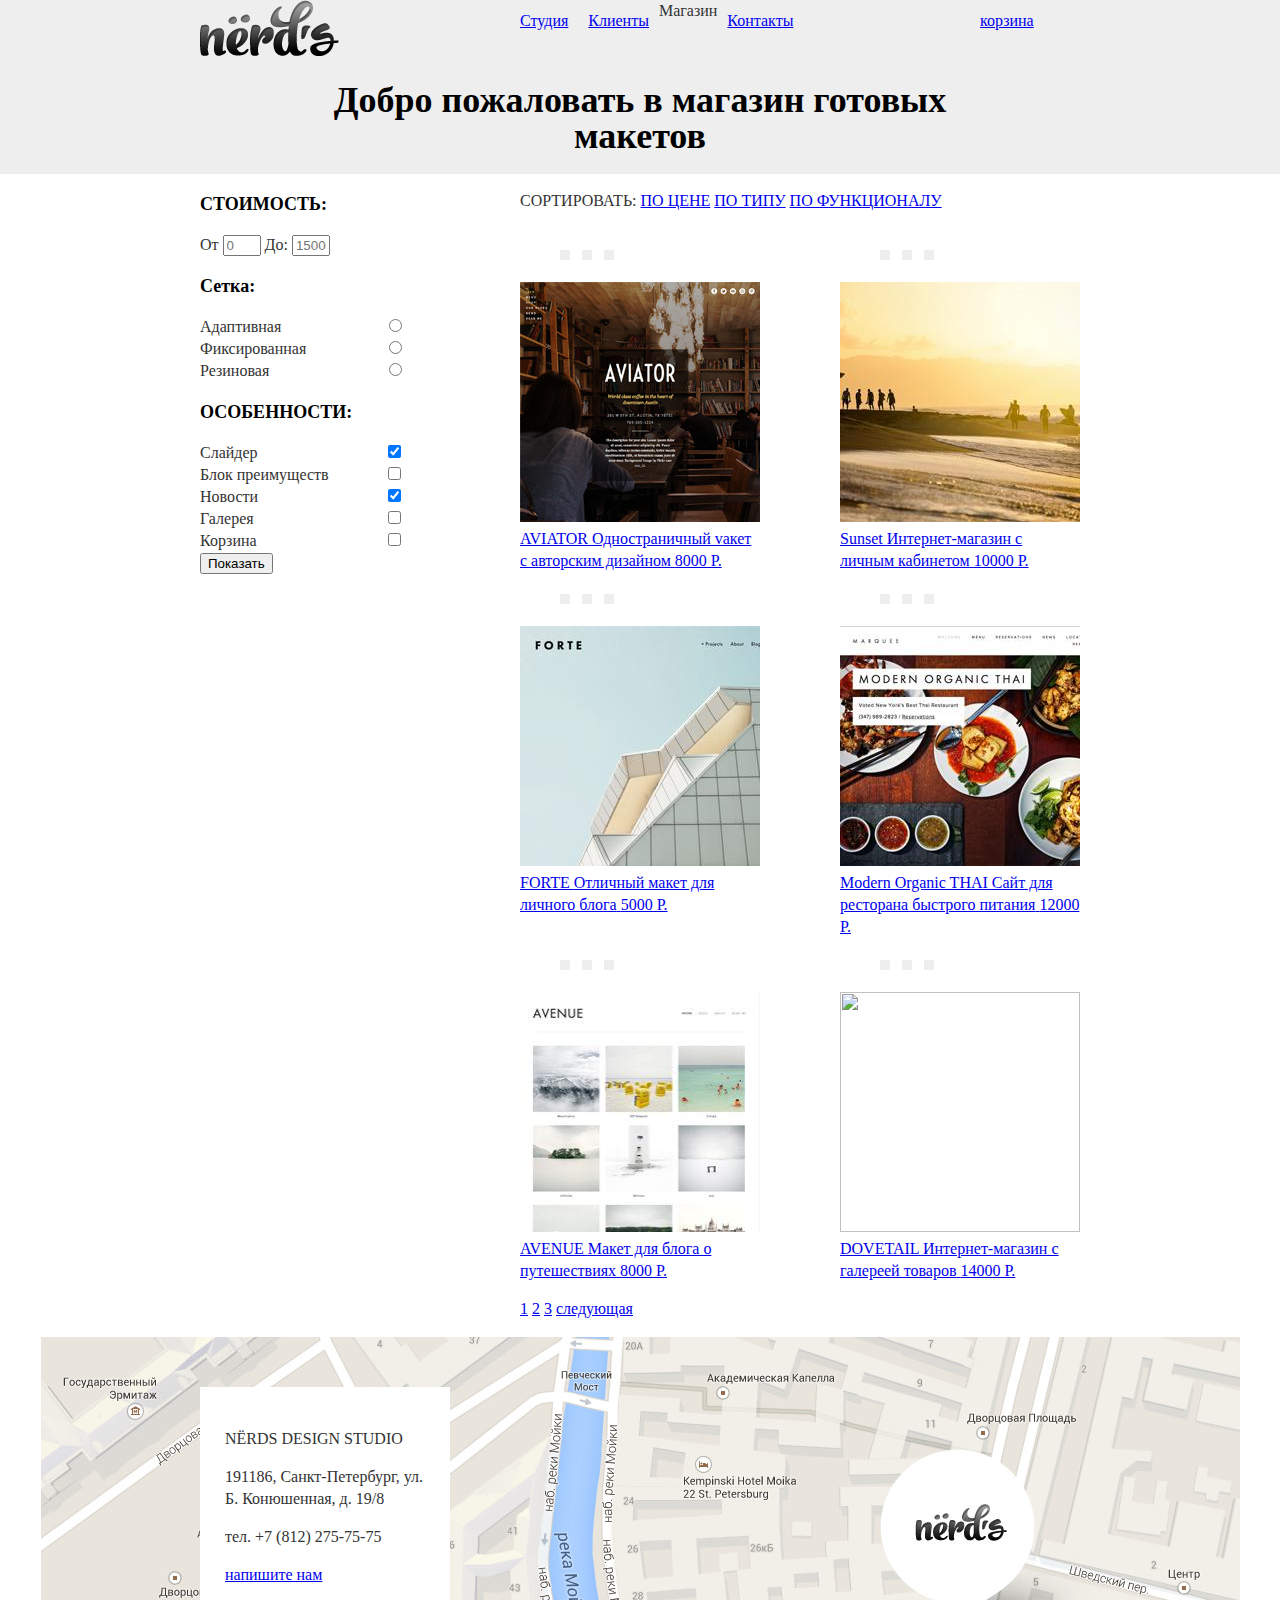
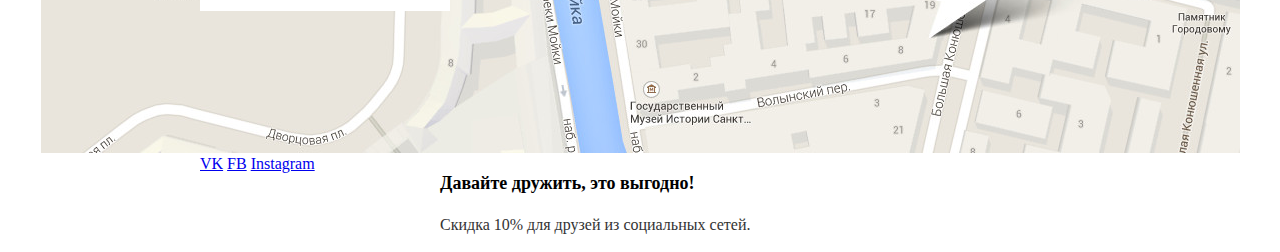
==== catalog.html @ ca6add88 "Сетки" ====
<!DOCTYPE html>
<html lang="ru">
	<head>
		<link href="css/style.css" rel="stylesheet">
		<meta charset="utf-8">
		<title>Нёрдс каталог</title>
	</head>
	<body>
		<header class="main-header">
			<div class="container clearfix">
				<div class="logo">
					<img src="img/logo.png" width="139" height="56" alt="логотип">
				</div>
				<nav class="main-navigation">
					<ul>
						<li>
							<a href="#">Студия</a>
						</li>
						<li>
							<a href="#">Клиенты</a>
						</li>
						<li class="active">
							<span>Магазин</span>
						</li>
						<li>
							<a href="#">Контакты</a>
						</li>
					</ul>
				</nav>
				<div class="user-block">
					<a class="basket" href="#">корзина</a>
				</div>
			</div>
		</header>
		<div class="banner-block">
			<div class="container">
				<h1>Добро пожаловать в магазин готовых макетов</h1>
			</div>
		</div>
		<main class="container clearfix">
			<div class="catalog-filter">
				<form action="" method="get">
						<h2>СТОИМОСТЬ:</h2>
						<!--
						Не знаю как делать ползунок c двумя пилюпками, наверное это не HTML'ем делают? 
						-->
						<label class="filter-label filter-slider-label" for='price1'>От</label>
						<input class="filter-input filter-slider-input" type="text" name="price1" id="price1" placeholder="0" >
						<label class="filter-label filter-slider-label" for='price2'>До:</label>
						<input class="filter-input filter-slider-input" type="text" name="price2" id="price2" placeholder="15000">
						<h2>Сетка:</h2>
						<label class="filter-label" for="gridadaptive">Адаптивная</label>
						<input class="filter-input filter-radio-input" id="gridadaptive" type="radio" value="Адаптивная" name="product-type">
						<label class="filter-label" for="gridfix">Фиксированная</label>
						<input class="filter-input filter-radio-input" id="gridfix" type="radio" value="Фиксированная" name="product-type">
						<label class="filter-label" for="gridflex">Резиновая</label>
						<input class="filter-input filter-radio-input" id="gridflex" type="radio" value="Резиновая" name="product-type">
						<h2>ОСОБЕННОСТИ:</h2>
						<label class="filter-label" for="slider">Слайдер</label>
						<input class="filter-input filter-checkbox-input" id="slider" type="checkbox" value="Слайдер" name="speciality" checked>
						<label class="filter-label" for="privileges">Блок преимуществ</label>
						<input class="filter-input filter-checkbox-input" id="privileges" type="checkbox" value="Блок преимуществ" name="speciality" >
						<label class="filter-label" for="news">Новости</label>
						<input class="filter-input filter-checkbox-input" id="news" type="checkbox" value="Новости" name="speciality" checked>
						<label class="filter-label" for="gallery">Галерея</label>
						<input class="filter-input filter-checkbox-input" id="gallery" type="checkbox" value="Галерея" name="speciality" >
						<label class="filter-label" for="basket">Корзина</label>
						<input class="filter-input" id="basket" type="checkbox" value="Корзина" name="speciality" >
						<button class="show-item" type="submit">Показать</button>
				</form>
			</div>
			<div class="catalog">
				<div class="sort-item">
					<p>СОРТИРОВАТЬ:</p>
					<ul>
						<li>
							<a href="#">ПО ЦЕНЕ</a>
						</li>
						<li>
							<a href="#">ПО ТИПУ</a>
						</li>
						<li>
							<a href="#">ПО ФУНКЦИОНАЛУ</a>
						</li>
					</ul>
					<a class="up" href="#"></a>
					<a class="down" href="#"></a>
				</div>
				<div class="item-list clearfix">
					<div class="item">
						<ul class="mini-pagination">
							<li></li>
							<li></li>
							<li></li>
						</ul>
						<a href="#">
							<img src="img/catalog_item_1.jpg" height="240" width="240">
						</a>
						<div class="item-fullinfo">
							<a href="#" class="item-name">AVIATOR 
							<span class="item-info">Одностраничный vакет с авторским дизайном</span>
							</a>
							<a class="cost-item" href="#">8000 Р.</a>
						</div>
					</div>
					<div class="item">
						<ul class="mini-pagination">
							<li></li>
							<li></li>
							<li></li>
						</ul>
						<a href="#">
							<img src="img/catalog_item_2.jpg" height="240" width="240">
						</a>
						<div class="item-fullinfo">
							<a href="#" class="item-name">Sunset 
							<span class="item-info">Интернет-магазин с личным кабинетом</span>
							</a>
							<a class="cost-item" href="#">10000 Р.</a>
						</div>
					</div>
					<div class="item">
						<ul class="mini-pagination">
							<li></li>
							<li></li>
							<li></li>
						</ul>
						<a href="#">
							<img src="img/catalog_item_3.jpg" height="240" width="240">
						</a>
						<div class="item-fullinfo">
							<a href="#" class="item-name">FORTE 
							<span class="item-info">Отличный макет для личного блога</span>
							</a>
							<a class="cost-item" href="#">5000 Р.</a>
						</div>
					</div>
					<div class="item">
						<ul class="mini-pagination">
							<li></li>
							<li></li>
							<li></li>
						</ul>
						<a href="#">
							<img src="img/catalog_item_4.jpg" height="240" width="240">
						</a>
						<div class="item-fullinfo">
							<a href="#" class="item-name">Modern Organic THAI
							<span class="item-info">Сайт для ресторана быстрого питания</span>
							</a>
							<a class="cost-item" href="#">12000 Р.</a>
						</div>
					</div>
					<div class="item">
						<ul class="mini-pagination">
							<li></li>
							<li></li>
							<li></li>
						</ul>
						<a href="#">
							<img src="img/catalog_item_5.jpg" height="240" width="240">
						</a>
						<div class="item-fullinfo">
							<a href="#" class="item-name">AVENUE 
							<span class="item-info">Макет для блога о путешествиях</span>
							</a>
							<a class="cost-item" href="#">8000 Р.</a>
						</div>
					</div>
					<div class="item">
						<ul class="mini-pagination">
							<li></li>
							<li></li>
							<li></li>
						</ul>
						<a href="#">
							<img src="img/catalog_item_6.jpg" height="240" width="240">
						</a>
						<div class="item-fullinfo">
							<a href="#" class="item-name">DOVETAIL 
							<span class="item-info">Интернет-магазин с галереей товаров</span>
							</a>
							<a class="cost-item" href="#">14000 Р.</a>
						</div>
					</div>
				</div>
				<ul class="pagination">
					<li class="active">
						<a href="#">1</a>
					</li>
					<li >
						<a href="#">2</a>
					</li>
					<li>
						<a href="#">3</a>
					</li>
					<li>
						<a href="#">следующая</a>
					</li>
				</ul>
			</div>
		</main>
		<div class="maps">
			<div class="container">
				<div class="maps-info">
					<p>NЁRDS DESIGN STUDIO</p>
					<p>191186, Санкт-Петербург, ул. Б. Конюшенная, д. 19/8</p>
					<p>тел. +7 (812) 275-75-75</p>
					<a href="#" class="feedback">напишите нам</a>
				</div>
			</div>
		</div>
		<div class="feedback-form">
			<form action="" class="write-us" method="post">
				<label for="username">Ваше имя:</label>
				<input id="username" type="text" name="name" value="" placeholder="Представьтесь, пожалуйста">
				<label for="useremail">Ваш e-mail:</label>
				<input id="useremail" type="text" name="email" value="" placeholder="Для отправки ответа">
				<label for="usermessage">Текст письма:</label>
				<input id="usermessage" type="text" name="message" value="" placeholder="В свободной форме">
				<button class="btn" type="submit">Отправить</button>
			</form>
			<button class="btn-сlose">Закрыть</button>
		</div>

		<footer class="main-footer container clearfix">
			<div class="footer-social">
				<a class="social-btn social-btn-vk" href="http://vk.com">VK</a>
				<a class="social-btn social-btn-fb" href="http://facebook.com">FB</a>
				<a class="social-btn social-btn-inst" href="http://instagram.com">Instagram</a>
			</div>
			<div class="saleN">
				<h2>Давайте дружить, это выгодно!</h2>
				<p>Скидка 10% для друзей из социальных сетей.</p>
			</div>
		</footer>
	</body>
</html>
---- css/style.css ----
/* {
	outline: #ccc solid 1px;
}*/

body {
	padding: 0px;
	margin: 0px;
	font-size: 16px;
	font-weight: medium;
	line-height: 22px;
	color: #333333;
	font-family: "Roboto Medium";
}

h1 {
	font-size: 36px;
	line-height: 36px;
	color: #000000;
}

h2 {
	font-size: 18px;
	line-height: 30px;
	color: #000000;
}

.clearfix::after {
	display: block;
	content: '';
	clear: both;
	height: 0px;
}

.container {
	width: 880px;
	margin: 0 auto;
	padding: 0px 10px;
}

.main-header {
	background: #eee;
}

.logo {
	float: left;
	width: 310px;
}

.main-navigation {
	float: left;
	width: 460px;
}
.main-navigation ul {
	margin: 0px;
	padding: 0px;
}
.main-navigation ul li {
	float: left;
	list-style: none;
}
.main-navigation ul li a {
	display: block;
	padding: 10px;
}
.user-block {
	float: left;
	width: 110px;
}
.user-block a {
	display: block;
	padding: 10px;
}

.banner-block {
	background: #eee;
}

.banner-block h1 {
	text-align: center;
	width: 700px;
	margin: 0px auto;
	padding: 20px 0px;
}

.banner {
	min-height: 300px;
}

.banner-one {
	background: url(../img/banner1.png) no-repeat center right;
}
.banner-two {
	background: url(../img/banner2.png) no-repeat center right;;
}
.banner-three {
	background: url(../img/banner3.png) no-repeat center right;;
}

.banner p {
	margin: 0px;
	width: 470px;
	line-height: 22px;
}
.banner .speech {
	padding-top: 65px;
	padding-bottom: 25px;
	font-size: 36px;
	line-height: 36px;
}
.banner .read-more {
	display: inline-block;
	background: #fb565a;
	width: 240px;
	height: 30px;
	margin-top: 25px;
	padding-top: 10px;

	color: white;
	text-align: center;
	text-decoration: none;
}

.servises {
	padding-top: 80px;
	padding-bottom: 80px;
}

.servises-item {
	float: left;
	width: 240px;
	margin-right: 80px;
}
.servises-item:nth-child(3n) {
	margin-right: 0px;
}

.servises-item .order-item {
	display: inline-block;
	background: #fb565a;
	width: 140px;
	height: 30px;
	margin-top: 25px;
	padding-top: 10px;

	color: white;
	text-align: center;
	text-decoration: none;
}

.about {
	width: 100%;
	padding-top: 60px;
	padding-bottom: 60px;
}
.about-us {
	float: left;
	width: 600px
}

.about-how {
	float: right;
}

.sponsorship {
	padding-top: 40px;
	padding-bottom: 40px;
}
.sponsorship a {
	display: block;
	float: left;
	width: 240px;
	margin-right: 80px;
}
.sponsorship a:nth-child(3n) {
	margin-right: 0px;
}

.catalog-filter {
	width: 240px;
	float: left;
}

.catalog-filter .filter-label {
	display: inline-block;
	width: 180px;
}
.catalog-filter .filter-slider-label {
	width: auto;
}
.catalog-filter .filter-slider-input {
	width: 30px;
}

.catalog {
	float: right;
	width: 560px;
}

.sort-item p {
	display: inline-block;
}
.sort-item ul {
	padding: 0px;
	display: inline-block;
}
.sort-item ul li {
	display: inline-block;
}
.sort-item a {
	display: inline-block;
}

.item-list {

}

.item {
	width: 240px;
	margin-right: 80px;
	float: left;
}


.item:nth-child(2n)
{
	margin-right: 0px;
}

.mini-pagination li {
	display: inline-block;
	width: 10px;
	height: 10px;
	margin-right: 8px;
	list-style: none;
	background: #eee;
}

.pagination {
	padding: 0px;
}
.pagination li {
	display: inline-block;
}

.maps {
	position: relative;
	height: 416px;
	background: url(../img/map.jpg) center top no-repeat;
	border-top: 1px solid white;
}
.maps-info {
	width: 200px;
	margin-top: 50px;
	padding: 25px;
	background: white;
}

.feedback-form {
	display: none;
}


.footer-social {
	float: left;
	width: 240px;
}

.saleN {
	float: left;
	width: 640px;
}
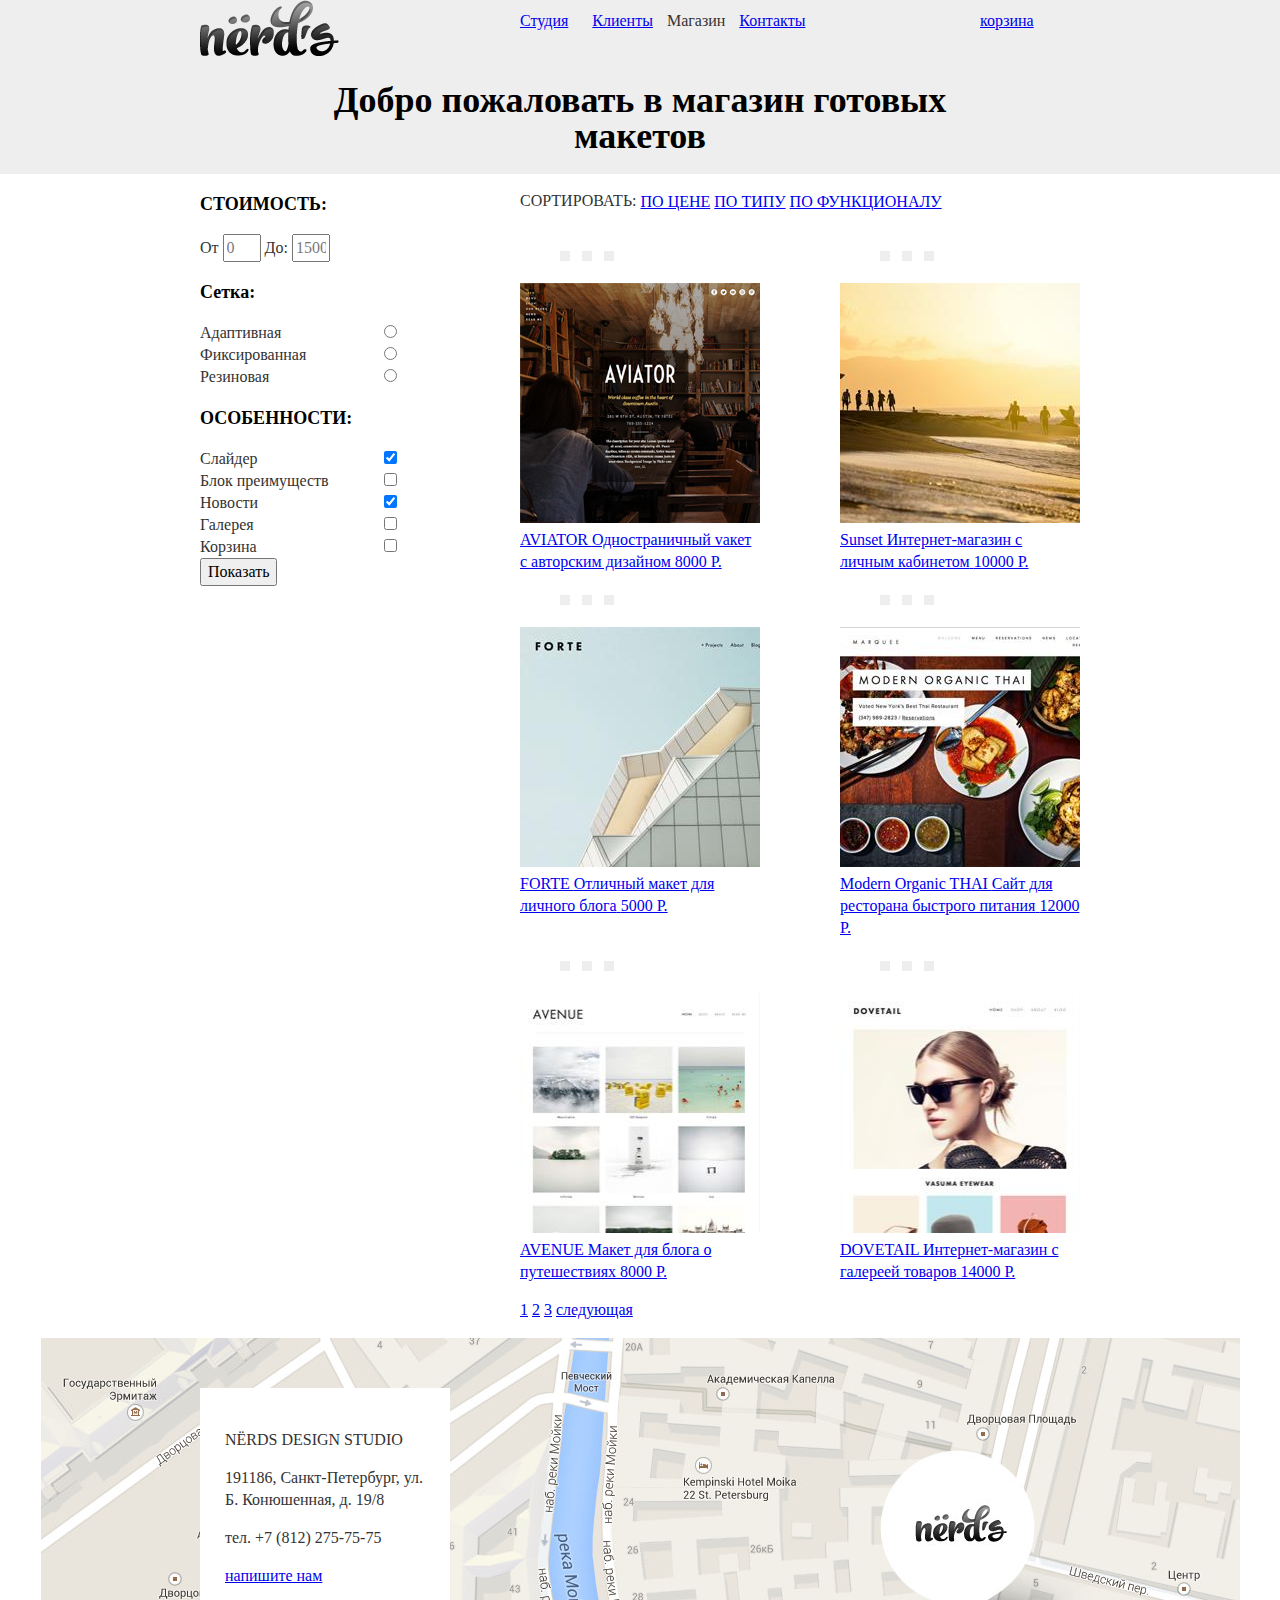
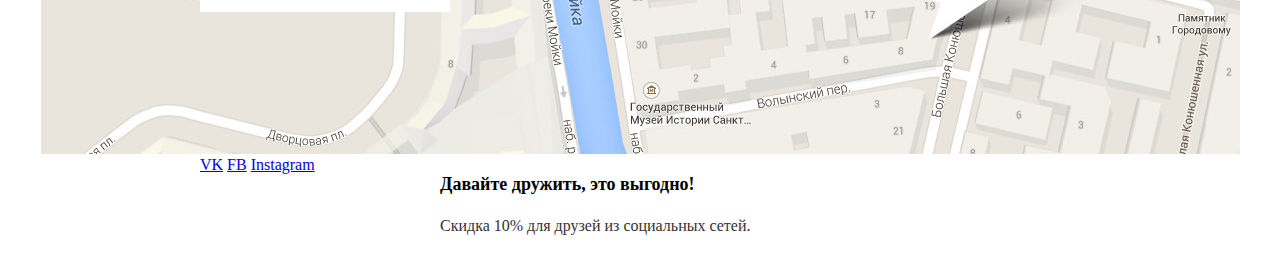
==== commit 5575bcbc: "исправления по памяти" ====
--- a/catalog.html
+++ b/catalog.html
@@ -1,11 +1,13 @@
 <!DOCTYPE html>
 <html lang="ru">
 	<head>
+		<link href="css/normalize.css" rel="stylesheet">
 		<link href="css/style.css" rel="stylesheet">
 		<meta charset="utf-8">
 		<title>Нёрдс каталог</title>
 	</head>
 	<body>
+
 		<header class="main-header">
 			<div class="container clearfix">
 				<div class="logo">
@@ -30,13 +32,12 @@
 				<div class="user-block">
 					<a class="basket" href="#">корзина</a>
 				</div>
+				<div class="banner-block">
+					<h1>Добро пожаловать в магазин готовых макетов</h1>
+				</div>
 			</div>
 		</header>
-		<div class="banner-block">
-			<div class="container">
-				<h1>Добро пожаловать в магазин готовых макетов</h1>
-			</div>
-		</div>
+
 		<main class="container clearfix">
 			<div class="catalog-filter">
 				<form action="" method="get">
@@ -229,7 +230,7 @@
 				<a class="social-btn social-btn-fb" href="http://facebook.com">FB</a>
 				<a class="social-btn social-btn-inst" href="http://instagram.com">Instagram</a>
 			</div>
-			<div class="saleN">
+			<div class="sale">
 				<h2>Давайте дружить, это выгодно!</h2>
 				<p>Скидка 10% для друзей из социальных сетей.</p>
 			</div>
--- a/css/style.css
+++ b/css/style.css
@@ -45,6 +45,9 @@
 	float: left;
 	width: 310px;
 }
+.logo img{
+	display block;
+}
 
 .main-navigation {
 	float: left;
@@ -55,7 +58,7 @@
 	padding: 0px;
 }
 .main-navigation ul li {
-	float: left;
+	display: inline-block;
 	list-style: none;
 }
 .main-navigation ul li a {
@@ -72,7 +75,7 @@
 }
 
 .banner-block {
-	background: #eee;
+	clear: both;
 }
 
 .banner-block h1 {
@@ -91,9 +94,11 @@
 }
 .banner-two {
 	background: url(../img/banner2.png) no-repeat center right;;
+	display: none;
 }
 .banner-three {
 	background: url(../img/banner3.png) no-repeat center right;;
+	display: none;
 }
 
 .banner p {
@@ -147,6 +152,10 @@
 	text-decoration: none;
 }
 
+.servises-item img {
+		display block;
+}
+
 .about {
 	width: 100%;
 	padding-top: 60px;
@@ -154,11 +163,12 @@
 }
 .about-us {
 	float: left;
-	width: 600px
+	width: 600px;
 }
 
 .about-how {
 	float: right;
+	width: 270px;
 }
 
 .sponsorship {
@@ -166,10 +176,10 @@
 	padding-bottom: 40px;
 }
 .sponsorship a {
-	display: block;
-	float: left;
-	width: 240px;
-	margin-right: 80px;
+	display: inline-block;
+	vertical-align: middle;
+	text-align: center;
+	width: 33%;
 }
 .sponsorship a:nth-child(3n) {
 	margin-right: 0px;
@@ -205,6 +215,7 @@
 }
 .sort-item ul li {
 	display: inline-block;
+	vertical-align: middle;
 }
 .sort-item a {
 	display: inline-block;
@@ -265,7 +276,7 @@
 	width: 240px;
 }
 
-.saleN {
+.sale {
 	float: left;
 	width: 640px;
 }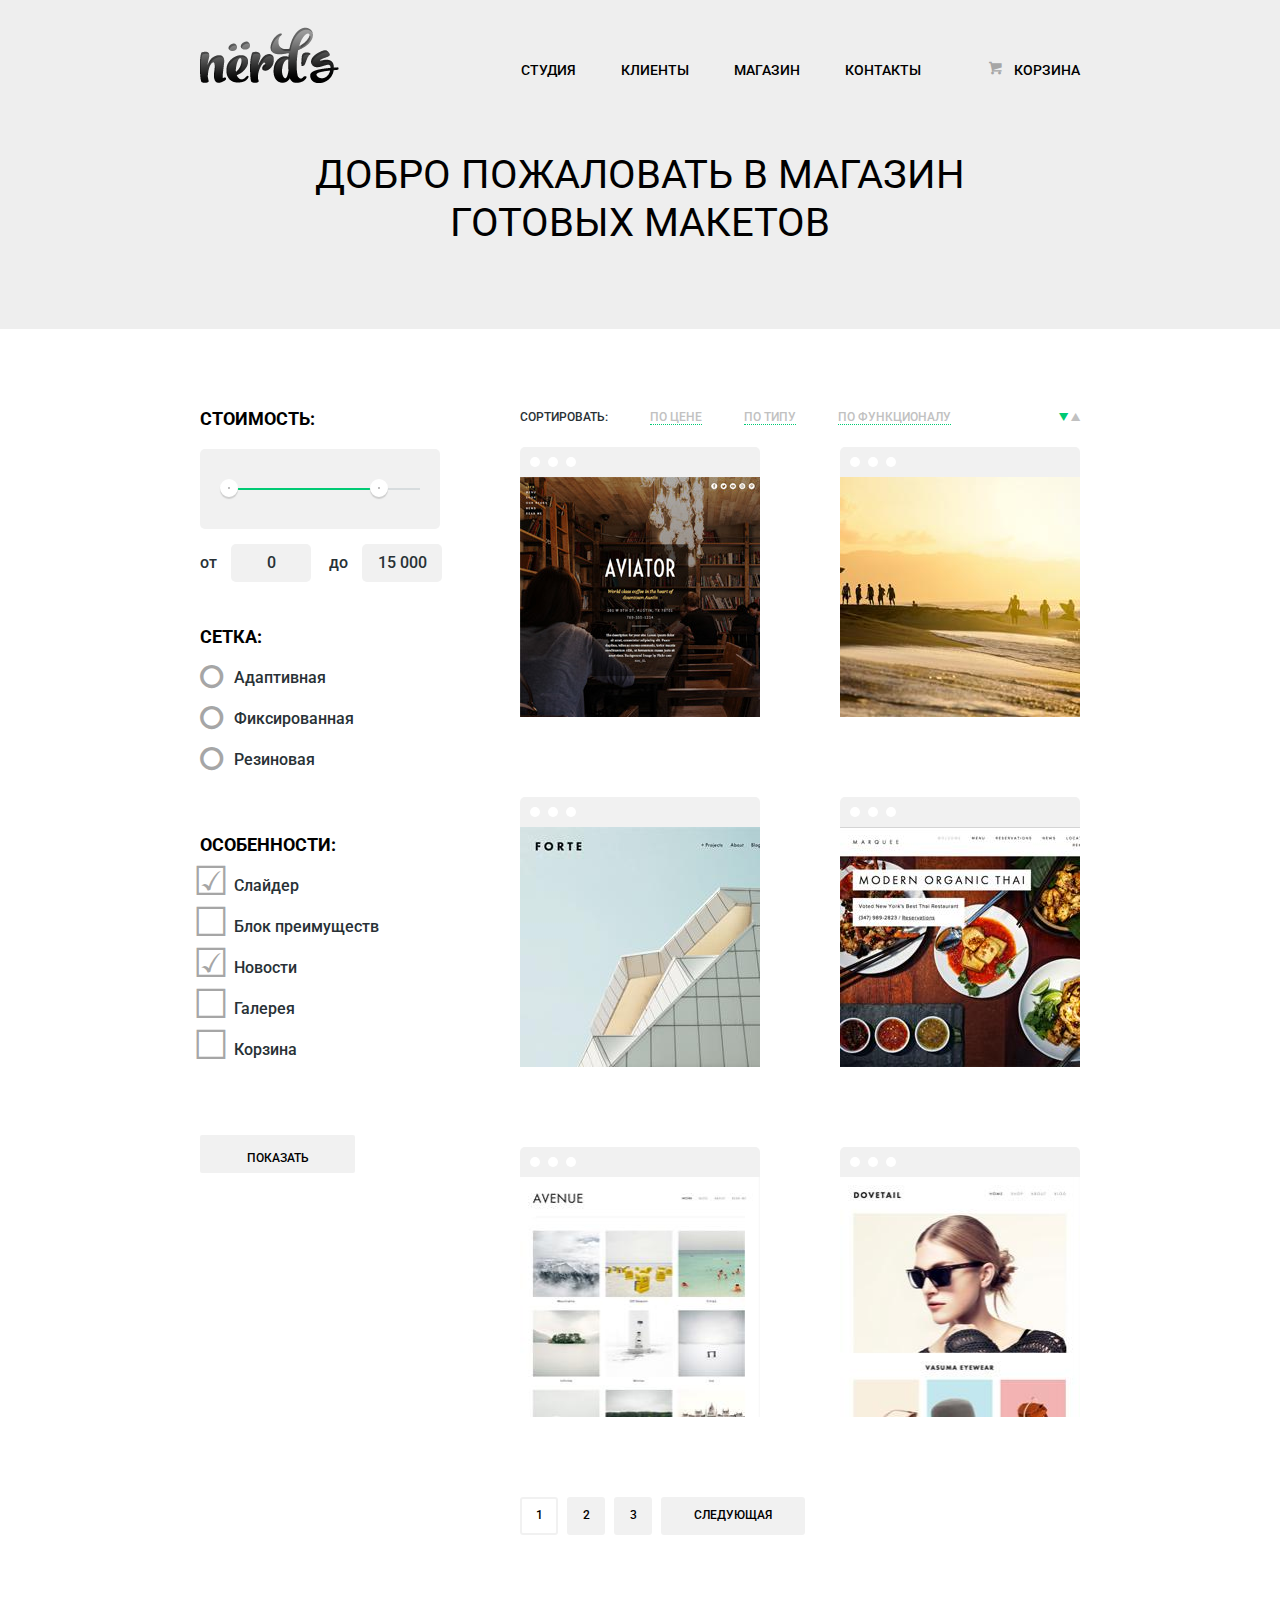
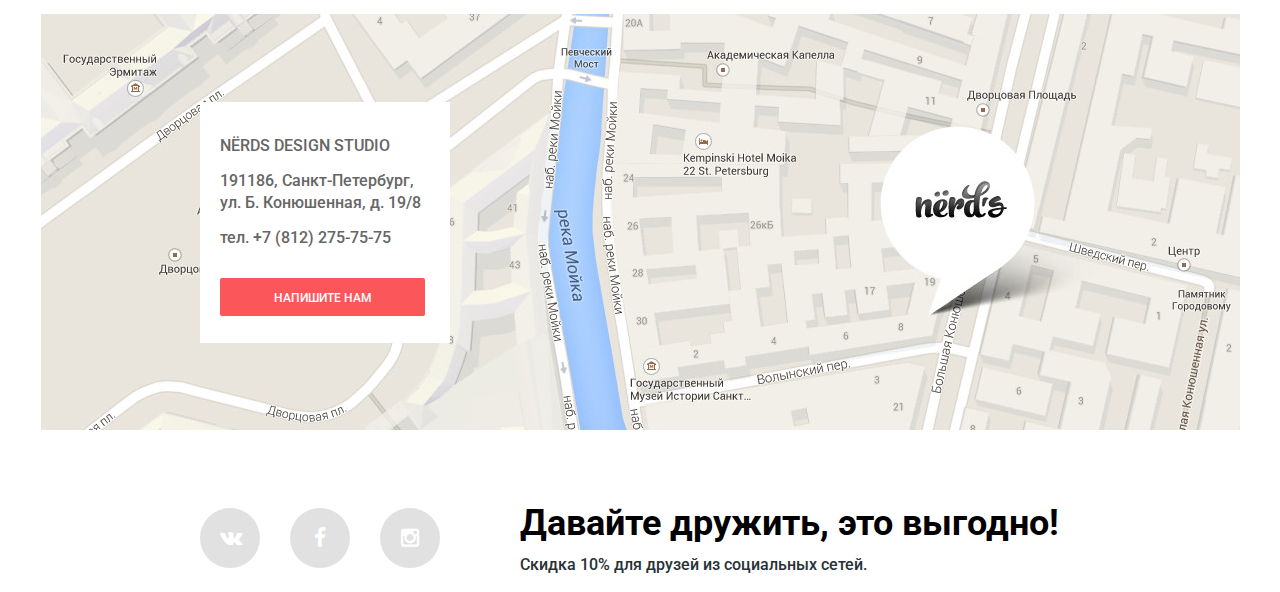
==== commit 2b6785cc: "Завершение личного проекта" ====
--- a/catalog.html
+++ b/catalog.html
@@ -3,34 +3,40 @@
 	<head>
 		<link href="css/normalize.css" rel="stylesheet">
 		<link href="css/style.css" rel="stylesheet">
+		<link href="css/symbols-nerds.css" rel="stylesheet">
 		<meta charset="utf-8">
+		<link href='https://fonts.googleapis.com/css?family=Roboto:500&subset=latin,cyrillic' rel='stylesheet' type='text/css'>
 		<title>Нёрдс каталог</title>
 	</head>
 	<body>
 
 		<header class="main-header">
-			<div class="container clearfix">
-				<div class="logo">
-					<img src="img/logo.png" width="139" height="56" alt="логотип">
-				</div>
-				<nav class="main-navigation">
-					<ul>
-						<li>
-							<a href="#">Студия</a>
-						</li>
-						<li>
-							<a href="#">Клиенты</a>
-						</li>
-						<li class="active">
-							<span>Магазин</span>
-						</li>
-						<li>
-							<a href="#">Контакты</a>
-						</li>
-					</ul>
-				</nav>
-				<div class="user-block">
-					<a class="basket" href="#">корзина</a>
+			<div class="container">
+				<div class="clearfix">
+					<div class="logo">
+						<a href="index.html">
+							<img src="img/logo.png" width="139" height="56" alt="логотип">
+						</a>
+					</div>
+					<nav class="main-navigation">
+						<ul>
+							<li>
+								<a href="#">Студия</a>
+							</li>
+							<li>
+								<a href="#">Клиенты</a>
+							</li>
+							<li class="active">
+								<span>Магазин</span>
+							</li>
+							<li>
+								<a href="#">Контакты</a>
+							</li>
+						</ul>
+					</nav>
+					<div class="user-block">
+						<a class="icon-basket" href="#">корзина</a>
+					</div>
 				</div>
 				<div class="banner-block">
 					<h1>Добро пожаловать в магазин готовых макетов</h1>
@@ -41,33 +47,54 @@
 		<main class="container clearfix">
 			<div class="catalog-filter">
 				<form action="" method="get">
-						<h2>СТОИМОСТЬ:</h2>
-						<!--
-						Не знаю как делать ползунок c двумя пилюпками, наверное это не HTML'ем делают? 
-						-->
-						<label class="filter-label filter-slider-label" for='price1'>От</label>
-						<input class="filter-input filter-slider-input" type="text" name="price1" id="price1" placeholder="0" >
-						<label class="filter-label filter-slider-label" for='price2'>До:</label>
-						<input class="filter-input filter-slider-input" type="text" name="price2" id="price2" placeholder="15000">
-						<h2>Сетка:</h2>
-						<label class="filter-label" for="gridadaptive">Адаптивная</label>
-						<input class="filter-input filter-radio-input" id="gridadaptive" type="radio" value="Адаптивная" name="product-type">
-						<label class="filter-label" for="gridfix">Фиксированная</label>
-						<input class="filter-input filter-radio-input" id="gridfix" type="radio" value="Фиксированная" name="product-type">
-						<label class="filter-label" for="gridflex">Резиновая</label>
-						<input class="filter-input filter-radio-input" id="gridflex" type="radio" value="Резиновая" name="product-type">
-						<h2>ОСОБЕННОСТИ:</h2>
-						<label class="filter-label" for="slider">Слайдер</label>
-						<input class="filter-input filter-checkbox-input" id="slider" type="checkbox" value="Слайдер" name="speciality" checked>
-						<label class="filter-label" for="privileges">Блок преимуществ</label>
-						<input class="filter-input filter-checkbox-input" id="privileges" type="checkbox" value="Блок преимуществ" name="speciality" >
-						<label class="filter-label" for="news">Новости</label>
-						<input class="filter-input filter-checkbox-input" id="news" type="checkbox" value="Новости" name="speciality" checked>
-						<label class="filter-label" for="gallery">Галерея</label>
-						<input class="filter-input filter-checkbox-input" id="gallery" type="checkbox" value="Галерея" name="speciality" >
-						<label class="filter-label" for="basket">Корзина</label>
-						<input class="filter-input" id="basket" type="checkbox" value="Корзина" name="speciality" >
-						<button class="show-item" type="submit">Показать</button>
+					<h2>Cтоимость:</h2>
+					<div class="range-filter">
+						<div class="range-controls">
+							<div class="scale">
+								<div style="margin-left: 10px; width: 150px" class="bar">	
+								</div>
+							</div>
+							<div class="toggle min-toggle">
+								
+							</div>
+							<div class="toggle max-toggle">
+								
+							</div>
+						</div>
+						<div class="price-controls">
+							от <input type="text" class="min-price" value="0">
+							до <input type="text" class="max-price" value="15 000">
+						</div>
+					</div>
+
+					<h2>Сетка:</h2>
+
+					<input class="filter-input filter-radio-input" id="gridadaptive" type="radio" value="Адаптивная" name="product-type">
+					<label class="filter-label icon-a" for="gridadaptive">Адаптивная</label>
+
+					<input class="filter-input filter-radio-input" id="gridfix" type="radio" value="Фиксированная" name="product-type">
+					<label class="filter-label icon-a" for="gridfix">Фиксированная</label>
+
+					<input class="filter-input filter-radio-input" id="gridflex" type="radio" value="Резиновая" name="product-type">
+					<label class="filter-label icon-a" for="gridflex">Резиновая</label>
+
+					<h2>ОСОБЕННОСТИ:</h2>
+					<input class="filter-input filter-checkbox-input" id="slider" type="checkbox" value="Слайдер" name="speciality" checked>
+					<label class="filter-label" for="slider">Слайдер</label>
+
+					<input class="filter-input filter-checkbox-input" id="privileges" type="checkbox" value="Блок преимуществ" name="speciality" >
+					<label class="filter-label" for="privileges">Блок преимуществ</label>
+
+					<input class="filter-input filter-checkbox-input" id="news" type="checkbox" value="Новости" name="speciality" checked>
+					<label class="filter-label" for="news">Новости</label>
+
+					<input class="filter-input filter-checkbox-input" id="gallery" type="checkbox" value="Галерея" name="speciality" >
+					<label class="filter-label" for="gallery">Галерея</label>
+
+					<input class="filter-input filter-checkbox-input" id="basket" type="checkbox" value="Корзина" name="speciality" >
+					<label class="filter-label" for="basket">Корзина</label>
+
+					<button class="show-item" type="submit">Показать</button>
 				</form>
 			</div>
 			<div class="catalog">
@@ -84,8 +111,8 @@
 							<a href="#">ПО ФУНКЦИОНАЛУ</a>
 						</li>
 					</ul>
-					<a class="up" href="#"></a>
-					<a class="down" href="#"></a>
+					<a class="icon-down-dir active" href="#"></a>
+					<a class="icon-up-dir" href="#"></a>
 				</div>
 				<div class="item-list clearfix">
 					<div class="item">
@@ -98,8 +125,9 @@
 							<img src="img/catalog_item_1.jpg" height="240" width="240">
 						</a>
 						<div class="item-fullinfo">
-							<a href="#" class="item-name">AVIATOR 
-							<span class="item-info">Одностраничный vакет с авторским дизайном</span>
+							<a class="item-link" href="#">
+								<span class="item-name">AVIATOR </span>
+								<span class="item-info">Одностраничный vакет с авторским дизайном</span>
 							</a>
 							<a class="cost-item" href="#">8000 Р.</a>
 						</div>
@@ -114,8 +142,9 @@
 							<img src="img/catalog_item_2.jpg" height="240" width="240">
 						</a>
 						<div class="item-fullinfo">
-							<a href="#" class="item-name">Sunset 
-							<span class="item-info">Интернет-магазин с личным кабинетом</span>
+							<a class="item-link" href="#">
+								<span class="item-name">Sunset </span>
+								<span class="item-info">Интернет-магазин с&nbsp;личным кабинетом</span>
 							</a>
 							<a class="cost-item" href="#">10000 Р.</a>
 						</div>
@@ -130,8 +159,9 @@
 							<img src="img/catalog_item_3.jpg" height="240" width="240">
 						</a>
 						<div class="item-fullinfo">
-							<a href="#" class="item-name">FORTE 
-							<span class="item-info">Отличный макет для личного блога</span>
+							<a class="item-link" href="#">
+								<span class="item-name">FORTE </span>
+								<span class="item-info">Отличный макет для личного блога</span>
 							</a>
 							<a class="cost-item" href="#">5000 Р.</a>
 						</div>
@@ -146,8 +176,9 @@
 							<img src="img/catalog_item_4.jpg" height="240" width="240">
 						</a>
 						<div class="item-fullinfo">
-							<a href="#" class="item-name">Modern Organic THAI
-							<span class="item-info">Сайт для ресторана быстрого питания</span>
+							<a class="item-link" href="#">
+								<span class="item-name">Modern Organic THAI</span>
+								<span class="item-info">Сайт для ресторана быстрого питания</span>
 							</a>
 							<a class="cost-item" href="#">12000 Р.</a>
 						</div>
@@ -162,8 +193,9 @@
 							<img src="img/catalog_item_5.jpg" height="240" width="240">
 						</a>
 						<div class="item-fullinfo">
-							<a href="#" class="item-name">AVENUE 
-							<span class="item-info">Макет для блога о путешествиях</span>
+							<a class="item-link" href="#">
+								<span class="item-name">AVENUE </span>
+								<span class="item-info">Макет для блога о путешествиях</span>
 							</a>
 							<a class="cost-item" href="#">8000 Р.</a>
 						</div>
@@ -178,8 +210,9 @@
 							<img src="img/catalog_item_6.jpg" height="240" width="240">
 						</a>
 						<div class="item-fullinfo">
-							<a href="#" class="item-name">DOVETAIL 
-							<span class="item-info">Интернет-магазин с галереей товаров</span>
+							<a class="item-link" href="#">
+								<span class="item-name">DOVETAIL </span>
+								<span class="item-info">Интернет-магазин с галереей товаров</span>
 							</a>
 							<a class="cost-item" href="#">14000 Р.</a>
 						</div>
@@ -195,7 +228,7 @@
 					<li>
 						<a href="#">3</a>
 					</li>
-					<li>
+					<li class="page-next">
 						<a href="#">следующая</a>
 					</li>
 				</ul>
@@ -211,24 +244,26 @@
 				</div>
 			</div>
 		</div>
-		<div class="feedback-form">
-			<form action="" class="write-us" method="post">
-				<label for="username">Ваше имя:</label>
-				<input id="username" type="text" name="name" value="" placeholder="Представьтесь, пожалуйста">
-				<label for="useremail">Ваш e-mail:</label>
-				<input id="useremail" type="text" name="email" value="" placeholder="Для отправки ответа">
-				<label for="usermessage">Текст письма:</label>
-				<input id="usermessage" type="text" name="message" value="" placeholder="В свободной форме">
-				<button class="btn" type="submit">Отправить</button>
-			</form>
-			<button class="btn-сlose">Закрыть</button>
+		<div class="modal">
+			<div class="feedback-form">
+				<form action="" class="write-us" method="post">
+					<label for="username">Ваше имя:</label>
+					<input id="username" type="text" name="name" value="" placeholder="Представьтесь, пожалуйста">
+					<label for="useremail">Ваш e-mail:</label>
+					<input id="useremail" type="text" name="email" value="" placeholder="Для отправки ответа">
+					<label for="usermessage">Текст письма:</label>
+					<input id="usermessage" type="text" name="message" value="" placeholder="В свободной форме">
+					<button class="btn" type="submit">Отправить</button>
+				</form>
+			</div>
+			<button class="modal-close" title="Закрыть">Закрыть</button>
 		</div>
 
 		<footer class="main-footer container clearfix">
 			<div class="footer-social">
-				<a class="social-btn social-btn-vk" href="http://vk.com">VK</a>
-				<a class="social-btn social-btn-fb" href="http://facebook.com">FB</a>
-				<a class="social-btn social-btn-inst" href="http://instagram.com">Instagram</a>
+				<a class="social-btn icon-vk" href="http://vk.com"></a>
+				<a class="social-btn icon-facebook" href="http://facebook.com"></a>
+				<a class="social-btn icon-instagramm" href="http://instagram.com"></a>
 			</div>
 			<div class="sale">
 				<h2>Давайте дружить, это выгодно!</h2>
--- a/css/style.css
+++ b/css/style.css
@@ -6,10 +6,10 @@
 	padding: 0px;
 	margin: 0px;
 	font-size: 16px;
-	font-weight: medium;
+	font-weight: 500;
 	line-height: 22px;
-	color: #333333;
-	font-family: "Roboto Medium";
+	color: #283136;
+	font-family: 'Roboto';
 }
 
 h1 {
@@ -39,11 +39,13 @@
 
 .main-header {
 	background: #eee;
+	padding-top: 27px;
+	font-size: 14px;
 }
 
 .logo {
 	float: left;
-	width: 310px;
+	width: 300px;
 }
 .logo img{
 	display block;
@@ -51,83 +53,144 @@
 
 .main-navigation {
 	float: left;
-	width: 460px;
+	width: 480px;
 }
 .main-navigation ul {
 	margin: 0px;
 	padding: 0px;
+	padding-top: 22px;
 }
 .main-navigation ul li {
 	display: inline-block;
+	vertical-align: middle;
 	list-style: none;
 }
+.main-navigation ul li span,
 .main-navigation ul li a {
 	display: block;
-	padding: 10px;
+	padding: 10px 21px;
+	color: #000000;
+	text-decoration: none;
+	text-transform: uppercase;
 }
 .user-block {
-	float: left;
-	width: 110px;
+	padding-top: 22px;
+	float: left;
+	width: 100px;
 }
 .user-block a {
 	display: block;
-	padding: 10px;
+	margin-left: 14px;
+	padding: 10px 0px;
+	padding-left: 20px;
+	color: #000000;
+	text-decoration: none;
+	text-transform: uppercase;
+	position: relative;
+}
+
+.user-block a:before {
+	color:#a6a6a6;
+	position: absolute;
+	left: -8px;
+	top: 12px;
 }
 
 .banner-block {
-	clear: both;
+	position:relative;
+}
+
+.banner-controls{
+	position:absolute;
+	bottom:95px;
+	left:50%;
+	width:200px;
+	height:10px;
+	margin-left:-100px;
+	text-align:center;
+	z-index:1000;
+}
+.banner-controls i{
+	display:inline-block;
+	width:4px;
+	height:4px;
+	margin:0 3px;
+	background:white;
+	border:3px solid white;
+	vertical-align:top;
+	border-radius:50%;
+	cursor:pointer;
+}
+.banner-controls .active{
+	background:#c1c1c1;
+}
+
+.banner {
+	min-height: 345px;
+	display: none;
+}
+
+.banner.active {
+	display: block;
+}
+
+.banner-one {
+	background: url(../img/banner1.png) no-repeat center right;
+}
+.banner-two {
+	background: url(../img/banner2.png) no-repeat center right;;
+}
+.banner-three {
+	background: url(../img/banner3.png) no-repeat bottom right;;
 }
 
 .banner-block h1 {
 	text-align: center;
 	width: 700px;
 	margin: 0px auto;
-	padding: 20px 0px;
-}
-
-.banner {
-	min-height: 300px;
-}
-
-.banner-one {
-	background: url(../img/banner1.png) no-repeat center right;
-}
-.banner-two {
-	background: url(../img/banner2.png) no-repeat center right;;
-	display: none;
-}
-.banner-three {
-	background: url(../img/banner3.png) no-repeat center right;;
-	display: none;
+	padding: 60px 0px 82px;
+	text-transform: uppercase;
+	font-size: 40px;
+	font-weight: normal;
+	line-height: 48px;
 }
 
 .banner p {
 	margin: 0px;
 	width: 470px;
 	line-height: 22px;
+	font-size: 16px;
 }
 .banner .speech {
-	padding-top: 65px;
-	padding-bottom: 25px;
+	padding-top: 67px;
+	padding-bottom: 17px;
 	font-size: 36px;
 	line-height: 36px;
 }
+.banner .read-more:hover {
+	background: #d6494d;
+}
 .banner .read-more {
 	display: inline-block;
 	background: #fb565a;
 	width: 240px;
-	height: 30px;
-	margin-top: 25px;
-	padding-top: 10px;
+	height: 29px;
+	margin-top: 27px;
+	padding-top: 9px;
 
 	color: white;
 	text-align: center;
 	text-decoration: none;
+	text-transform: uppercase;
+	font-size: 12px;
+
+	border-radius: 2px;
 }
 
 .servises {
 	padding-top: 80px;
 	padding-bottom: 80px;
+	border-bottom: 2px solid #eeeeee;
 }
 
 .servises-item {
@@ -135,6 +198,13 @@
 	width: 240px;
 	margin-right: 80px;
 }
+.servises-item h2 {
+	text-transform: uppercase;
+	margin-top: 17px;
+}
+.servises-item p {
+	font-size: 15px;
+}
 .servises-item:nth-child(3n) {
 	margin-right: 0px;
 }
@@ -143,13 +213,36 @@
 	display: inline-block;
 	background: #fb565a;
 	width: 140px;
-	height: 30px;
-	margin-top: 25px;
-	padding-top: 10px;
+	height: 29px;
+	margin-top: 10px;
+	padding-top: 9px;
 
 	color: white;
 	text-align: center;
 	text-decoration: none;
+	text-transform: uppercase;
+	font-size: 12px;
+
+	border-radius: 2px;
+}
+
+.servises-item .order-item.red-button {
+	background: #fb565a;
+}
+.servises-item .order-item.red-button:hover {
+	background: #d6494d;
+}
+.servises-item .order-item.yellow-button {
+	background: #efc84a;
+}
+.servises-item .order-item.yellow-button:hover {
+	background: #d6ae2c;
+}
+.servises-item .order-item.green-button {
+	background: #00ca74;
+}
+.servises-item .order-item.green-button:hover {
+	background: #01a25e;
 }
 
 .servises-item img {
@@ -158,9 +251,42 @@
 
 .about {
 	width: 100%;
-	padding-top: 60px;
-	padding-bottom: 60px;
-}
+	padding-top: 47px;
+	padding-bottom: 47px;
+}
+.about h1 {
+	margin: 20px 0px 15px;
+}
+.about p {
+	margin: 20px 0px;
+}
+.about h2 {
+	text-transform: uppercase;
+	color: #283136;
+	font-size: 16px;
+	margin-top: 41px;
+}
+.about ul {
+	margin-top: 18px;
+	padding-left: 35px;
+}
+
+.about li {
+	list-style: none;
+	position: relative;
+	margin-bottom: 22px;
+}
+.about li:before {
+	position: absolute;
+	display: block;
+	content: "";
+	width: 25px;
+	height: 2px;
+	background: #fb565a;
+	top: 10px;
+	left: -35px;
+}
+
 .about-us {
 	float: left;
 	width: 600px;
@@ -168,89 +294,34 @@
 
 .about-how {
 	float: right;
-	width: 270px;
+	width: 240px;
+	margin-top: 12px;
+}
+.about-logo {
+	margin-bottom: 19px;
 }
 
 .sponsorship {
+	border-top: 2px solid #eeeeee;
+	border-bottom: 2px solid #eeeeee;
 	padding-top: 40px;
-	padding-bottom: 40px;
+	padding-bottom: 30px;
+	margin-bottom: 80px;
+	font-size: 0px;
 }
 .sponsorship a {
+	opacity: 0.2;
 	display: inline-block;
 	vertical-align: middle;
 	text-align: center;
-	width: 33%;
+	width: 240px;
+	margin-right: 80px;
+}
+.sponsorship a:hover{
+	opacity: 1;
 }
 .sponsorship a:nth-child(3n) {
 	margin-right: 0px;
-}
-
-.catalog-filter {
-	width: 240px;
-	float: left;
-}
-
-.catalog-filter .filter-label {
-	display: inline-block;
-	width: 180px;
-}
-.catalog-filter .filter-slider-label {
-	width: auto;
-}
-.catalog-filter .filter-slider-input {
-	width: 30px;
-}
-
-.catalog {
-	float: right;
-	width: 560px;
-}
-
-.sort-item p {
-	display: inline-block;
-}
-.sort-item ul {
-	padding: 0px;
-	display: inline-block;
-}
-.sort-item ul li {
-	display: inline-block;
-	vertical-align: middle;
-}
-.sort-item a {
-	display: inline-block;
-}
-
-.item-list {
-
-}
-
-.item {
-	width: 240px;
-	margin-right: 80px;
-	float: left;
-}
-
-
-.item:nth-child(2n)
-{
-	margin-right: 0px;
-}
-
-.mini-pagination li {
-	display: inline-block;
-	width: 10px;
-	height: 10px;
-	margin-right: 8px;
-	list-style: none;
-	background: #eee;
-}
-
-.pagination {
-	padding: 0px;
-}
-.pagination li {
-	display: inline-block;
 }
 
 .maps {
@@ -260,23 +331,501 @@
 	border-top: 1px solid white;
 }
 .maps-info {
-	width: 200px;
-	margin-top: 50px;
-	padding: 25px;
+	width: 210px;
+	margin-top: 88px;
+	padding: 20px;
 	background: white;
-}
-
-.feedback-form {
+	color: #666666;
+}
+.maps-info h2 {
+	margin: 4px 0px;
+	font-size: 16px;
+}
+.maps-info p {
+	margin: 13px 0px;
+}
+.maps-info a:hover {
+	background: #d6494d;
+}
+
+.maps-info a {
+	display: inline-block;
+	background: #fb565a;
+	width: 205px;
+	height: 29px;
+	margin-top: 16px;
+	margin-bottom: 7px;
+	padding-top: 9px;
+
+	color: white;
+	text-align: center;
+	text-decoration: none;
+	text-transform: uppercase;
+	font-size: 12px;
+
+	border-radius: 2px;
+}
+
+
+.modal {
 	display: none;
-}
-
+	position: fixed;
+	top: 120px;
+	left: 50%;
+	width: 470px;
+	margin-left: -327px;
+	padding: 50px 80px;
+	color: #000000;
+	background: white;
+	box-shadow: 0px 20px 40px 0px #666;
+}
+
+.modal-close:hover {
+	background: #d6494d;
+}
+.modal-close {
+	cursor: pointer;
+	position: absolute;
+	top: 6px;
+	right: 6px;
+	background: #fb565a;
+	width: 40px;
+	height: 40px;
+
+	border: none;
+	outline: none;
+	border-radius: 50%;
+
+	font-size: 0px;
+	text-indent: -99999;
+}
+
+.modal-close::after,
+.modal-close::before {
+	position: absolute;
+	left: 18px;
+	top: 8px;
+	display: block;
+	content: '';
+	height: 26px;
+	width: 4px;
+	background: #fff;
+}
+
+.modal-close::before {
+	transform: rotate(45deg);
+}
+
+.modal-close::after {
+	transform: rotate(-45deg);
+}
+
+.form-field {
+	padding-bottom: 20px;
+}
+
+.form-field.short {
+	width: 50%;
+	float: left;
+}
+
+.form-field label {
+	display: block;
+	padding-bottom: 10px;
+}
+.form-field textarea,
+.form-field input {
+	width: 186px;
+	padding: 5px 15px;
+	border: 2px solid #d7dcde;
+	border-radius: 3px;
+	font-size: 12px;
+	text-transform: uppercase;
+}
+
+.feedback-form .btn:hover {
+	background: #d6494d;
+}
+
+.feedback-form .btn {
+	display: block;
+	background: #fb565a;
+	width: 460px;
+	height: 38px;
+	margin-top: 23px;
+	padding-top: 4px;
+	border: none;
+	outline: none;
+	color: white;
+	text-align: center;
+	text-decoration: none;
+	text-transform: uppercase;
+	font-size: 12px;
+	border-radius: 2px;
+
+	cursor: pointer;
+}
+
+.form-field textarea {
+	width: 426px;
+	height: 100px;
+}
+
+.catalog-filter {
+	width: 240px;
+	float: left;
+	padding-top: 35px;
+}
+
+.catalog-filter h2 {
+	text-transform: uppercase;
+	margin-top: 40px;
+}
+
+.filter-label {
+	display: block;
+	position: relative;
+	padding-left: 34px;
+	padding-bottom: 19px;
+}
+
+.filter-radio-input {
+	display: none;
+}
+
+.filter-label::before {
+	position: absolute;
+	left: -7px;
+	top: -4px;
+}
+
+.filter-radio-input + .filter-label::before {
+	color: #a6a6a6;
+	font-size: 27px;
+	content: "\25cb";
+}
+
+.filter-radio-input:checked + .filter-label::before {
+	content: "\25cf";
+}
+
+.filter-checkbox-input {
+	display: none;
+}
+
+.filter-checkbox-input + .filter-label::before {
+	color: #a6a6a6;
+	font-size: 40px;
+	content: "\2610";
+}
+
+.filter-checkbox-input:checked + .filter-label::before {
+	content: "\2611";
+}
+
+.catalog-filter .filter-slider-label {
+	width: auto;
+}
+.catalog-filter .filter-slider-input {
+	width: 30px;
+}
+
+.range-filter {
+	width: 240px;
+}
+
+.range-controls {
+	position: relative;
+	height: 80px;
+	margin-bottom: 15px;
+	padding: 0 20px;
+	background: #f1f1f1;
+	border-radius: 5px;
+	overflow: hidden;
+}
+.range-controls .scale {
+	margin-top: 39px;
+	height: 2px;
+	background: #d7dcde;
+}
+
+.range-controls .bar {
+	height: 2px;
+	background: #00ca74;
+}
+
+.range-controls .toggle {
+	position: absolute;
+	top: 30px;
+	left: 30px;
+	width: 2px;  
+	height: 2px;
+	border: 8px solid white;
+	background: #ababab;
+	cursor: pointer;
+	border-radius: 50%;
+	box-shadow: 0 2px 1px 0 #cfcfcf;
+
+}
+.range-controls .min-toggle {
+	left: 20px;
+}
+.range-controls .max-toggle {
+	left: 170px;
+}
+
+.price-controls input{
+	width: 60px;
+	padding: 8px 10px;
+	margin-left: 10px;
+	border: none;
+	background: #f1f1f1;
+	font-size: 16px;
+	font-family: 'Roboto', sans-serif;
+	font-weight: 300px;
+	font-style: normal;
+	text-align: center;
+	color: #283136;
+	border-radius: 5px;
+
+}
+.price-controls .min-price {
+	margin-right: 14px;
+}
+.price-controls {
+	white-space: nowrap;
+}
+
+.catalog {
+	float: right;
+	width: 560px;
+	margin-top: 60px;
+}
+
+.show-item {
+	background: #f1f1f1;
+	border: none;
+	outline: none;
+
+	width: 155px;
+	height: 38px;
+	margin-top: 55px;
+	padding-top: 9px;
+
+	color: #000;
+	text-align: center;
+	text-decoration: none;
+	text-transform: uppercase;
+	font-size: 12px;
+
+	border-radius: 2px;
+}
+
+.sort-item p {
+	display: inline-block;
+	font-size: 12px;
+	text-transform: uppercase;
+}
+.sort-item ul {
+	padding: 0px;
+	padding-right: 100px;
+	display: inline-block;
+}
+.sort-item ul li {
+	padding-left: 38px;
+	display: inline-block;
+	vertical-align: middle;
+}
+.sort-item ul li a {
+	font-size: 12px;
+	color: #c1c1c1;
+	border-bottom: 1px dotted #00ca74;
+}
+
+.sort-item a {
+	text-decoration: none;
+	display: inline-block;
+	line-height: 14px;
+	vertical-align: middle;
+}
+
+.sort-item a.active::before {
+	color: #00ca74;
+}
+
+.sort-item a::before {
+	font-size: 20px;
+	width: 0px;
+	color: #c1c1c1;
+}
+
+
+.item-list {
+	padding-top: 3px;
+}
+
+.item {
+	width: 240px;
+	margin-right: 80px;
+	margin-bottom: 74px;
+	float: left;
+	position: relative;
+}
+
+.item:nth-child(2n)
+{
+	margin-right: 0px;
+}
+
+.mini-pagination {
+	display: block;
+	padding: 10px;
+	margin: 0;
+	height: 10px;
+	width: 220px;
+	background: #f1f1f1;
+	border-top-left-radius: 5px;
+	border-top-right-radius: 5px;
+}
+.item:hover .mini-pagination {
+	background: #797979;
+}
+.mini-pagination ul {
+	padding-right: 10px;
+}
+.mini-pagination li {
+	width: 10px;
+	height: 10px;
+	margin-right: 8px;
+	list-style: none;
+	border-radius: 50%;
+	background: white;
+	float: left;
+}
+
+.item:hover .item-fullinfo  {
+	display: block;
+}
+
+.item-fullinfo {
+	display: none;
+	position: absolute;
+	width: 160px;
+	height: 160px;
+	left: 19px;
+	top: 50px;
+	background: white;
+	color: #000;
+	padding: 20px;
+
+	text-align: center;
+}
+
+.item-link {
+	text-decoration: none;
+}
+
+.item-name {
+	display: block;
+	min-height: 27px;
+	padding-top: 13px;
+	font-size: 18px;
+	text-transform: uppercase;
+	text-decoration: none;
+}
+
+.item-info {
+	display: block;
+	padding-top: 5px;
+	font-size: 14px;
+	line-height: 20px;
+}
+
+.cost-item {
+	position: absolute;
+	bottom: 30px;
+	left: 30px;
+	display: block;
+	background: #fb565a;
+	width: 140px;
+	height: 29px;
+	margin-top: 27px;
+	padding-top: 9px;
+
+	color: white;
+	text-align: center;
+	text-decoration: none;
+	text-transform: uppercase;
+	font-size: 18px;
+
+	border-radius: 2px;
+}
+
+.pagination {
+	padding: 0px;
+	margin: 0px;
+	margin-bottom: 78px;
+}
+.pagination .active {
+	background-color: white;
+	border: 2px solid #f1f1f1;
+}
+
+
+.pagination li {
+	display: inline-block;
+	background: #f1f1f1;
+	border: 2px solid #f1f1f1;
+	margin-right: 5px;
+	border-radius: 3px;
+}
+
+.pagination li a{
+	display: block;
+	padding: 5px;
+	text-align: center;
+	text-decoration: none;
+	text-transform: uppercase;
+	color: #000000;
+	height: 24px;
+	min-width: 24px;
+	font-size: 12px;
+}
+
+.pagination li.page-next {
+	padding-left: 26px;
+	padding-right: 26px;
+}
+
+
+.main-footer {
+	padding-top: 78px;
+}
 
 .footer-social {
 	float: left;
-	width: 240px;
+	width: 320px;
+}
+.social-btn {
+	display: inline-block;
+	border-radius: 50%;
+	height: 60px;
+	width: 60px;
+	margin-right: 26px;
+	background: #e1e1e1;
+	color: #ffffff;
+	text-align: center;
+	font-size: 21px;
+	line-height: 60px;
+	text-decoration: none;
 }
 
 .sale {
 	float: left;
-	width: 640px;
+	width: 560px;
+}
+
+.sale h2 {
+	margin:0;
+	font-size: 36px;
 }--- a/css/symbols-nerds.css
+++ b/css/symbols-nerds.css
@@ -0,0 +1,39 @@
+@font-face {
+  font-weight: normal;
+  font-style: normal;
+
+  font-family: "symbols-nerds";
+  src: url("../fonts/symbols-nerds.woff") format("woff"),
+       url("../fonts/symbols-nerds.woff2") format("woff2");
+}
+
+[class^="icon-"]::before,
+[class*=" icon-"]::before {
+  display: inline-block;
+  width: 1em;
+  margin-right: 0.2em;
+  margin-left: 0.2em;
+
+  font-weight: normal;
+  line-height: 1em;
+  font-family: "symbols-nerds";
+  text-align: center;
+  text-transform: none;
+  text-decoration: inherit;
+  font-style: normal;
+  font-variant: normal;
+
+  speak: none;
+}
+
+.icon-basket::before { content: "\62"; } /* "b" */
+.icon-facebook::before { content: "\66"; } /* "f" */
+.icon-twitter::before { content: "\74"; } /* "t" */
+.icon-vk::before { content: "\76"; } /* "v" */
+.icon-up-dir::before { content: "\25b2"; } /* "▲" */
+.icon-down-dir::before { content: "\25bc"; } /* "▼" */
+.icon-circle::before { content: "\25cb"; } /* "○" */
+.icon-circle-dot::before { content: "\25cf"; } /* "●" */
+.icon-check-off::before { content: "\2610"; } /* "☐" */
+.icon-check-on::before { content: "\2611"; } /* "☑" */
+.icon-instagramm::before { content: "📷"; } /* "\1f4f7" */
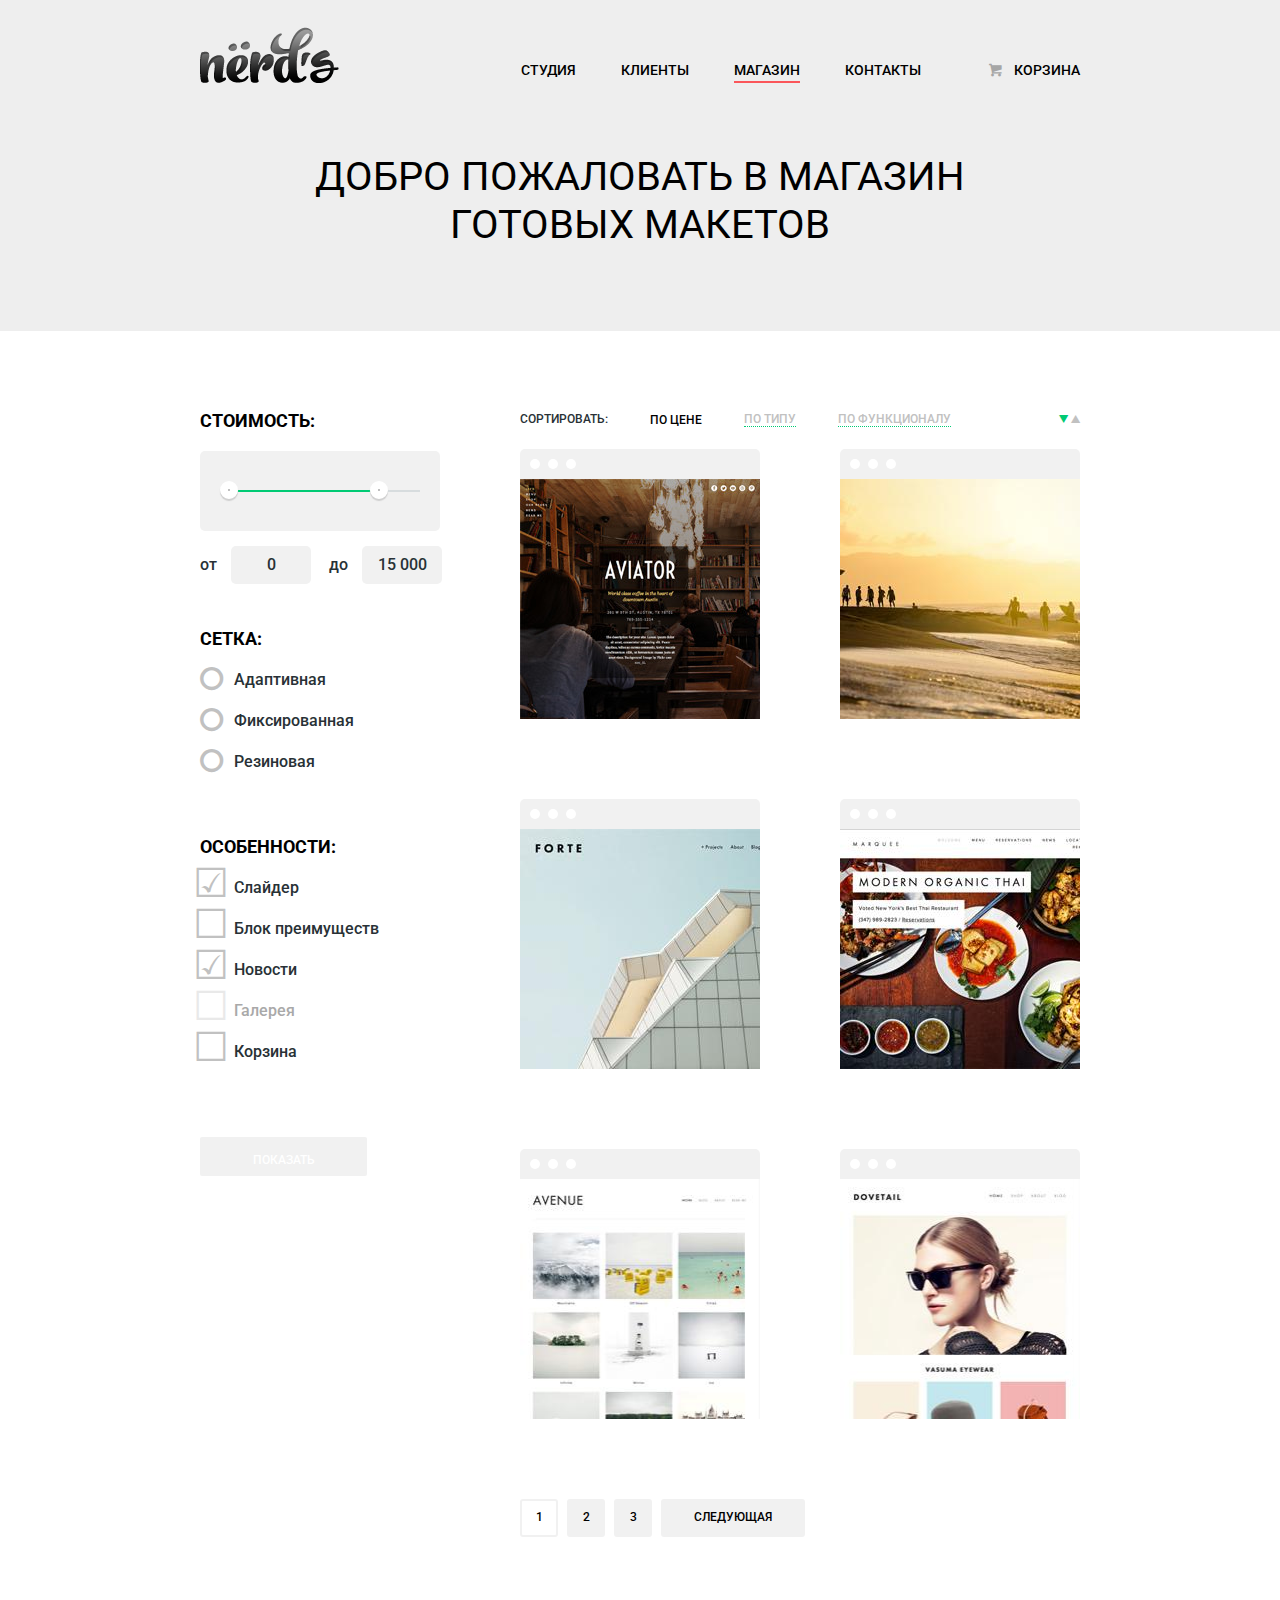
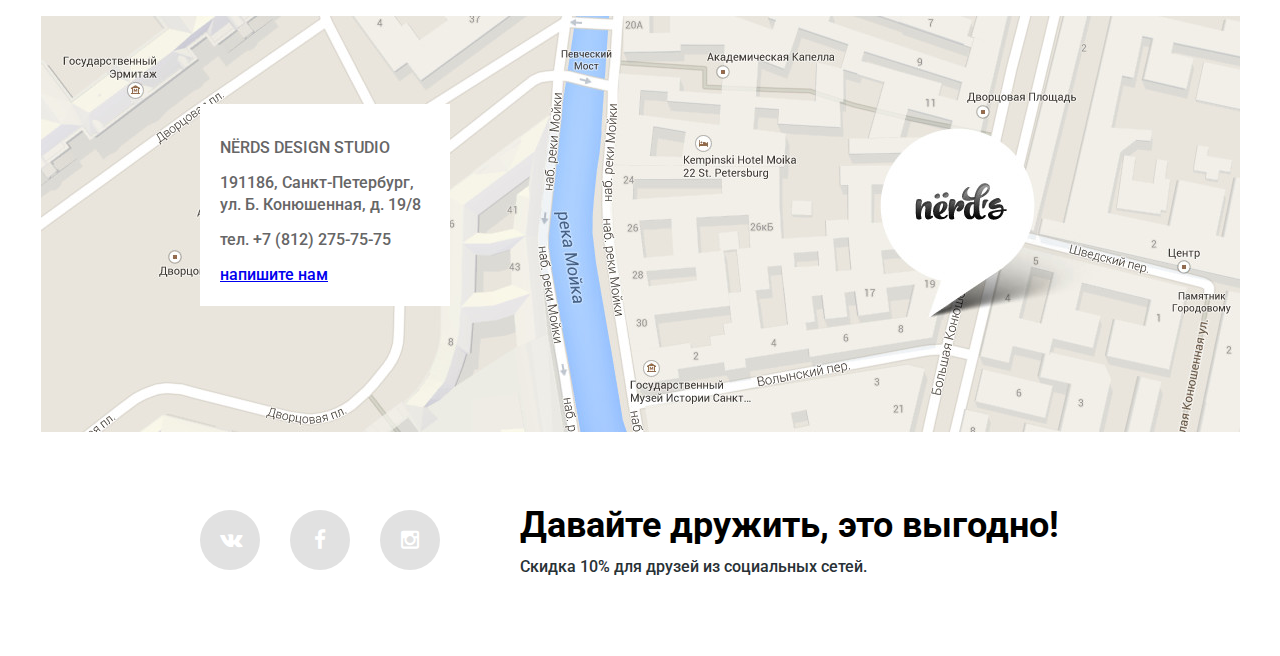
==== commit 71975f42: "правки на пути к финалу" ====
--- a/catalog.html
+++ b/catalog.html
@@ -88,13 +88,13 @@
 					<input class="filter-input filter-checkbox-input" id="news" type="checkbox" value="Новости" name="speciality" checked>
 					<label class="filter-label" for="news">Новости</label>
 
-					<input class="filter-input filter-checkbox-input" id="gallery" type="checkbox" value="Галерея" name="speciality" >
+					<input class="filter-input filter-checkbox-input" id="gallery" type="checkbox" value="Галерея" name="speciality" disabled>
 					<label class="filter-label" for="gallery">Галерея</label>
 
 					<input class="filter-input filter-checkbox-input" id="basket" type="checkbox" value="Корзина" name="speciality" >
 					<label class="filter-label" for="basket">Корзина</label>
 
-					<button class="show-item" type="submit">Показать</button>
+					<button class="show-item btn btn-gray" type="submit">Показать</button>
 				</form>
 			</div>
 			<div class="catalog">
@@ -102,7 +102,7 @@
 					<p>СОРТИРОВАТЬ:</p>
 					<ul>
 						<li>
-							<a href="#">ПО ЦЕНЕ</a>
+							<a class="active" href="#">ПО ЦЕНЕ</a>
 						</li>
 						<li>
 							<a href="#">ПО ТИПУ</a>
@@ -129,7 +129,7 @@
 								<span class="item-name">AVIATOR </span>
 								<span class="item-info">Одностраничный vакет с авторским дизайном</span>
 							</a>
-							<a class="cost-item" href="#">8000 Р.</a>
+							<a class="cost-item btn" href="#">8000 Р.</a>
 						</div>
 					</div>
 					<div class="item">
@@ -146,7 +146,7 @@
 								<span class="item-name">Sunset </span>
 								<span class="item-info">Интернет-магазин с&nbsp;личным кабинетом</span>
 							</a>
-							<a class="cost-item" href="#">10000 Р.</a>
+							<a class="cost-item btn" href="#">10000 Р.</a>
 						</div>
 					</div>
 					<div class="item">
@@ -163,7 +163,7 @@
 								<span class="item-name">FORTE </span>
 								<span class="item-info">Отличный макет для личного блога</span>
 							</a>
-							<a class="cost-item" href="#">5000 Р.</a>
+							<a class="cost-item btn" href="#">5000 Р.</a>
 						</div>
 					</div>
 					<div class="item">
@@ -180,7 +180,7 @@
 								<span class="item-name">Modern Organic THAI</span>
 								<span class="item-info">Сайт для ресторана быстрого питания</span>
 							</a>
-							<a class="cost-item" href="#">12000 Р.</a>
+							<a class="cost-item btn" href="#">12000 Р.</a>
 						</div>
 					</div>
 					<div class="item">
@@ -197,7 +197,7 @@
 								<span class="item-name">AVENUE </span>
 								<span class="item-info">Макет для блога о путешествиях</span>
 							</a>
-							<a class="cost-item" href="#">8000 Р.</a>
+							<a class="cost-item btn" href="#">8000 Р.</a>
 						</div>
 					</div>
 					<div class="item">
@@ -214,7 +214,7 @@
 								<span class="item-name">DOVETAIL </span>
 								<span class="item-info">Интернет-магазин с галереей товаров</span>
 							</a>
-							<a class="cost-item" href="#">14000 Р.</a>
+							<a class="cost-item btn" href="#">14000 Р.</a>
 						</div>
 					</div>
 				</div>
@@ -247,12 +247,20 @@
 		<div class="modal">
 			<div class="feedback-form">
 				<form action="" class="write-us" method="post">
-					<label for="username">Ваше имя:</label>
-					<input id="username" type="text" name="name" value="" placeholder="Представьтесь, пожалуйста">
-					<label for="useremail">Ваш e-mail:</label>
-					<input id="useremail" type="text" name="email" value="" placeholder="Для отправки ответа">
-					<label for="usermessage">Текст письма:</label>
-					<input id="usermessage" type="text" name="message" value="" placeholder="В свободной форме">
+					<div class="clearfix">
+						<div class="form-field short">
+							<label for="username">Ваше имя:</label>
+							<input id="username" type="text" name="name" value="" placeholder="Представьтесь, пожалуйста">
+						</div>
+						<div class="form-field short">
+							<label for="useremail">Ваш e-mail:</label>
+							<input id="useremail" type="text" name="email" value="" placeholder="Для отправки ответа">
+						</div>
+					</div>
+					<div class="form-field long">
+						<label for="usermessage">Текст письма:</label>
+						<textarea id="usermessage" type="text" name="message" value="" placeholder="В свободной форме"></textarea>
+					</div>
 					<button class="btn" type="submit">Отправить</button>
 				</form>
 			</div>
@@ -261,9 +269,9 @@
 
 		<footer class="main-footer container clearfix">
 			<div class="footer-social">
-				<a class="social-btn icon-vk" href="http://vk.com"></a>
-				<a class="social-btn icon-facebook" href="http://facebook.com"></a>
-				<a class="social-btn icon-instagramm" href="http://instagram.com"></a>
+				<a class="social-btn icon-vk" href="#"></a>
+				<a class="social-btn icon-facebook" href="#"></a>
+				<a class="social-btn icon-instagramm" href="#"></a>
 			</div>
 			<div class="sale">
 				<h2>Давайте дружить, это выгодно!</h2>
--- a/css/style.css
+++ b/css/style.css
@@ -10,6 +10,7 @@
 	line-height: 22px;
 	color: #283136;
 	font-family: 'Roboto';
+	min-width: 900px;
 }
 
 h1 {
@@ -24,11 +25,86 @@
 	color: #000000;
 }
 
+input {
+	outline: none;
+}
+
+textarea {
+	resize: none;
+	outline: none;
+}
+
 .clearfix::after {
 	display: block;
 	content: '';
 	clear: both;
 	height: 0px;
+}
+
+
+.btn {
+	display: inline-block;
+	box-sizing: content-box;
+	outline: none;
+	border: none;
+	height: 29px;
+	padding-top: 7px;
+	color: white;
+	text-align: center;
+	text-decoration: none;
+	text-transform: uppercase;
+	font-size: 12px;
+	border-radius: 2px;
+	cursor: pointer;
+}
+
+.btn {
+	background: #fb565a;
+	border-top: 2px solid #fb565a;
+}
+.btn:hover {
+	background: #d6494d;
+	border-top: 2px solid #d6494d;
+}
+.btn:active {
+	background: #b63538;
+	border-top: 2px solid #9b2d30;
+}
+.btn-yellow {
+	background: #efc84a;
+	border-top: 2px solid #efc84a;
+}
+.btn-yellow:hover {
+	background: #d6ae2c;
+	border-top: 2px solid #d6ae2c;
+}
+.btn-yellow:active {
+	background: #c09b24;
+	border-top: 2px solid #a3841f;
+}
+.btn-green {
+	background: #00ca74;
+	border-top: 2px solid #00ca74;
+}
+.btn-green:hover {
+	background: #01a25e;
+	border-top: 2px solid #01a25e;
+}
+.btn-green:active {
+	background: #009053;
+	border-top: 2px solid #007b47;
+}
+.btn-gray {
+	background: #f1f1f1;
+	border-top: 2px solid #f1f1f1;
+}
+.btn-gray:hover {
+	background: #e5e5e5;
+	border-top: 2px solid #e5e5e5;
+}
+.btn-gray:active {
+	background: #d5d5d5;
+	border-top: 2px solid #b5b5b5;
 }
 
 .container {
@@ -64,15 +140,36 @@
 	display: inline-block;
 	vertical-align: middle;
 	list-style: none;
+	padding: 10px 21px;
 }
 .main-navigation ul li span,
 .main-navigation ul li a {
 	display: block;
-	padding: 10px 21px;
+	padding: 0px;
 	color: #000000;
 	text-decoration: none;
 	text-transform: uppercase;
-}
+	border-bottom: 2px solid #eee;
+}
+
+.main-navigation ul li:hover a,
+.user-block a:hover,
+.user-block a:hover::before
+{
+	color: #fb565a;
+}
+
+.main-navigation ul li span {
+	border-bottom: 2px solid #fb565a;
+}
+
+.main-navigation ul li:active a,
+.user-block a:active,
+.user-block a:active::before
+{
+	color: #959595;
+}
+
 .user-block {
 	padding-top: 22px;
 	float: left;
@@ -87,13 +184,14 @@
 	text-decoration: none;
 	text-transform: uppercase;
 	position: relative;
+	border-bottom: 2px solid #eee;
 }
 
 .user-block a:before {
 	color:#a6a6a6;
 	position: absolute;
 	left: -8px;
-	top: 12px;
+	top: 14px;
 }
 
 .banner-block {
@@ -110,7 +208,10 @@
 	text-align:center;
 	z-index:1000;
 }
-.banner-controls i{
+.banner-block input{
+	display: none;
+}
+.banner-controls label{
 	display:inline-block;
 	width:4px;
 	height:4px;
@@ -121,17 +222,24 @@
 	border-radius:50%;
 	cursor:pointer;
 }
-.banner-controls .active{
+
+#btn-1:checked ~ .banner-controls label[for="btn-1"],
+#btn-2:checked ~ .banner-controls label[for="btn-2"],
+#btn-3:checked ~ .banner-controls label[for="btn-3"]
+{
 	background:#c1c1c1;
+}
+
+#btn-1:checked ~ .banners .banner:nth-child(1),
+#btn-2:checked ~ .banners .banner:nth-child(2),
+#btn-3:checked ~ .banners .banner:nth-child(3) 
+{ 
+	display: block;
 }
 
 .banner {
 	min-height: 345px;
 	display: none;
-}
-
-.banner.active {
-	display: block;
 }
 
 .banner-one {
@@ -171,20 +279,8 @@
 	background: #d6494d;
 }
 .banner .read-more {
-	display: inline-block;
-	background: #fb565a;
 	width: 240px;
-	height: 29px;
 	margin-top: 27px;
-	padding-top: 9px;
-
-	color: white;
-	text-align: center;
-	text-decoration: none;
-	text-transform: uppercase;
-	font-size: 12px;
-
-	border-radius: 2px;
 }
 
 .servises {
@@ -210,39 +306,8 @@
 }
 
 .servises-item .order-item {
-	display: inline-block;
-	background: #fb565a;
 	width: 140px;
-	height: 29px;
 	margin-top: 10px;
-	padding-top: 9px;
-
-	color: white;
-	text-align: center;
-	text-decoration: none;
-	text-transform: uppercase;
-	font-size: 12px;
-
-	border-radius: 2px;
-}
-
-.servises-item .order-item.red-button {
-	background: #fb565a;
-}
-.servises-item .order-item.red-button:hover {
-	background: #d6494d;
-}
-.servises-item .order-item.yellow-button {
-	background: #efc84a;
-}
-.servises-item .order-item.yellow-button:hover {
-	background: #d6ae2c;
-}
-.servises-item .order-item.green-button {
-	background: #00ca74;
-}
-.servises-item .order-item.green-button:hover {
-	background: #01a25e;
 }
 
 .servises-item img {
@@ -344,26 +409,10 @@
 .maps-info p {
 	margin: 13px 0px;
 }
-.maps-info a:hover {
-	background: #d6494d;
-}
-
-.maps-info a {
-	display: inline-block;
-	background: #fb565a;
+
+.maps-info .feedback {
 	width: 205px;
-	height: 29px;
 	margin-top: 16px;
-	margin-bottom: 7px;
-	padding-top: 9px;
-
-	color: white;
-	text-align: center;
-	text-decoration: none;
-	text-transform: uppercase;
-	font-size: 12px;
-
-	border-radius: 2px;
 }
 
 
@@ -443,27 +492,19 @@
 	text-transform: uppercase;
 }
 
-.feedback-form .btn:hover {
-	background: #d6494d;
+.form-field textarea:hover,
+.form-field input:hover {
+	border: 2px solid #a2a9ac;
+}
+
+.form-field textarea:focus,
+.form-field input:focus {
+	border: 2px solid #56bffb;
 }
 
 .feedback-form .btn {
-	display: block;
-	background: #fb565a;
 	width: 460px;
-	height: 38px;
 	margin-top: 23px;
-	padding-top: 4px;
-	border: none;
-	outline: none;
-	color: white;
-	text-align: center;
-	text-decoration: none;
-	text-transform: uppercase;
-	font-size: 12px;
-	border-radius: 2px;
-
-	cursor: pointer;
 }
 
 .form-field textarea {
@@ -489,18 +530,34 @@
 	padding-bottom: 19px;
 }
 
+.filter-label:hover {
+	color: #000;
+}
+.filter-label:hover::before {
+	color: #b5b5b5;
+}
+
 .filter-radio-input {
 	display: none;
 }
 
 .filter-label::before {
+	color: #c1c1c1;
 	position: absolute;
 	left: -7px;
 	top: -4px;
 }
 
+.filter-checkbox-input:disabled + .filter-label::before,
+.filter-radio-input:disabled + .filter-label::before {
+	color: #e9e9e9;
+}
+.filter-checkbox-input:disabled + .filter-label,
+.filter-radio-input:disabled + .filter-label {
+	color: #a9a9a9;
+}
+
 .filter-radio-input + .filter-label::before {
-	color: #a6a6a6;
 	font-size: 27px;
 	content: "\25cb";
 }
@@ -514,7 +571,6 @@
 }
 
 .filter-checkbox-input + .filter-label::before {
-	color: #a6a6a6;
 	font-size: 40px;
 	content: "\2610";
 }
@@ -603,22 +659,8 @@
 }
 
 .show-item {
-	background: #f1f1f1;
-	border: none;
-	outline: none;
-
 	width: 155px;
-	height: 38px;
 	margin-top: 55px;
-	padding-top: 9px;
-
-	color: #000;
-	text-align: center;
-	text-decoration: none;
-	text-transform: uppercase;
-	font-size: 12px;
-
-	border-radius: 2px;
 }
 
 .sort-item p {
@@ -648,6 +690,10 @@
 	line-height: 14px;
 	vertical-align: middle;
 }
+.sort-item a.active {
+	color: #000000;
+	border-bottom: none;
+}
 
 .sort-item a.active::before {
 	color: #00ca74;
@@ -659,6 +705,24 @@
 	color: #c1c1c1;
 }
 
+.sort-item ul li:hover a {
+	border-bottom: 1px solid #00ca74; 
+}
+.sort-item ul li:hover a,
+.sort-item a:hover,
+.sort-item a:hover::before
+{
+	color: #000000;
+}
+
+
+.sort-item ul li:active a,
+.sort-item a:active,
+.sort-item a:active::before
+{
+	color: #000000;
+	border-bottom: none;
+}
 
 .item-list {
 	padding-top: 3px;
@@ -715,7 +779,6 @@
 	left: 19px;
 	top: 50px;
 	background: white;
-	color: #000;
 	padding: 20px;
 
 	text-align: center;
@@ -723,6 +786,7 @@
 
 .item-link {
 	text-decoration: none;
+	color: #283136;
 }
 
 .item-name {
@@ -745,20 +809,7 @@
 	position: absolute;
 	bottom: 30px;
 	left: 30px;
-	display: block;
-	background: #fb565a;
 	width: 140px;
-	height: 29px;
-	margin-top: 27px;
-	padding-top: 9px;
-
-	color: white;
-	text-align: center;
-	text-decoration: none;
-	text-transform: uppercase;
-	font-size: 18px;
-
-	border-radius: 2px;
 }
 
 .pagination {
@@ -766,11 +817,20 @@
 	margin: 0px;
 	margin-bottom: 78px;
 }
-.pagination .active {
-	background-color: white;
-	border: 2px solid #f1f1f1;
-}
-
+
+.pagination li:hover {
+	background: #e5e5e5;
+	padding: 2px;
+	border: none;
+}
+
+.pagination li:active {
+	background: #d5d5d5;
+	padding: 2px;
+	border: none;
+	padding-top: 0px;
+	border-top: 2px solid #b5b5b5;
+}
 
 .pagination li {
 	display: inline-block;
@@ -780,6 +840,12 @@
 	border-radius: 3px;
 }
 
+.pagination li.active {
+	background-color: white;
+	border: 2px solid #f1f1f1;
+	padding: 0px;
+}
+
 .pagination li a{
 	display: block;
 	padding: 5px;
@@ -793,13 +859,13 @@
 }
 
 .pagination li.page-next {
-	padding-left: 26px;
-	padding-right: 26px;
+	width: 140px;
 }
 
 
 .main-footer {
 	padding-top: 78px;
+	padding-bottom: 62px;
 }
 
 .footer-social {
@@ -819,6 +885,12 @@
 	line-height: 60px;
 	text-decoration: none;
 }
+.social-btn:hover {
+	background: #fb565a;
+}
+.social-btn:active {
+	background: #d6494d;
+}
 
 .sale {
 	float: left;
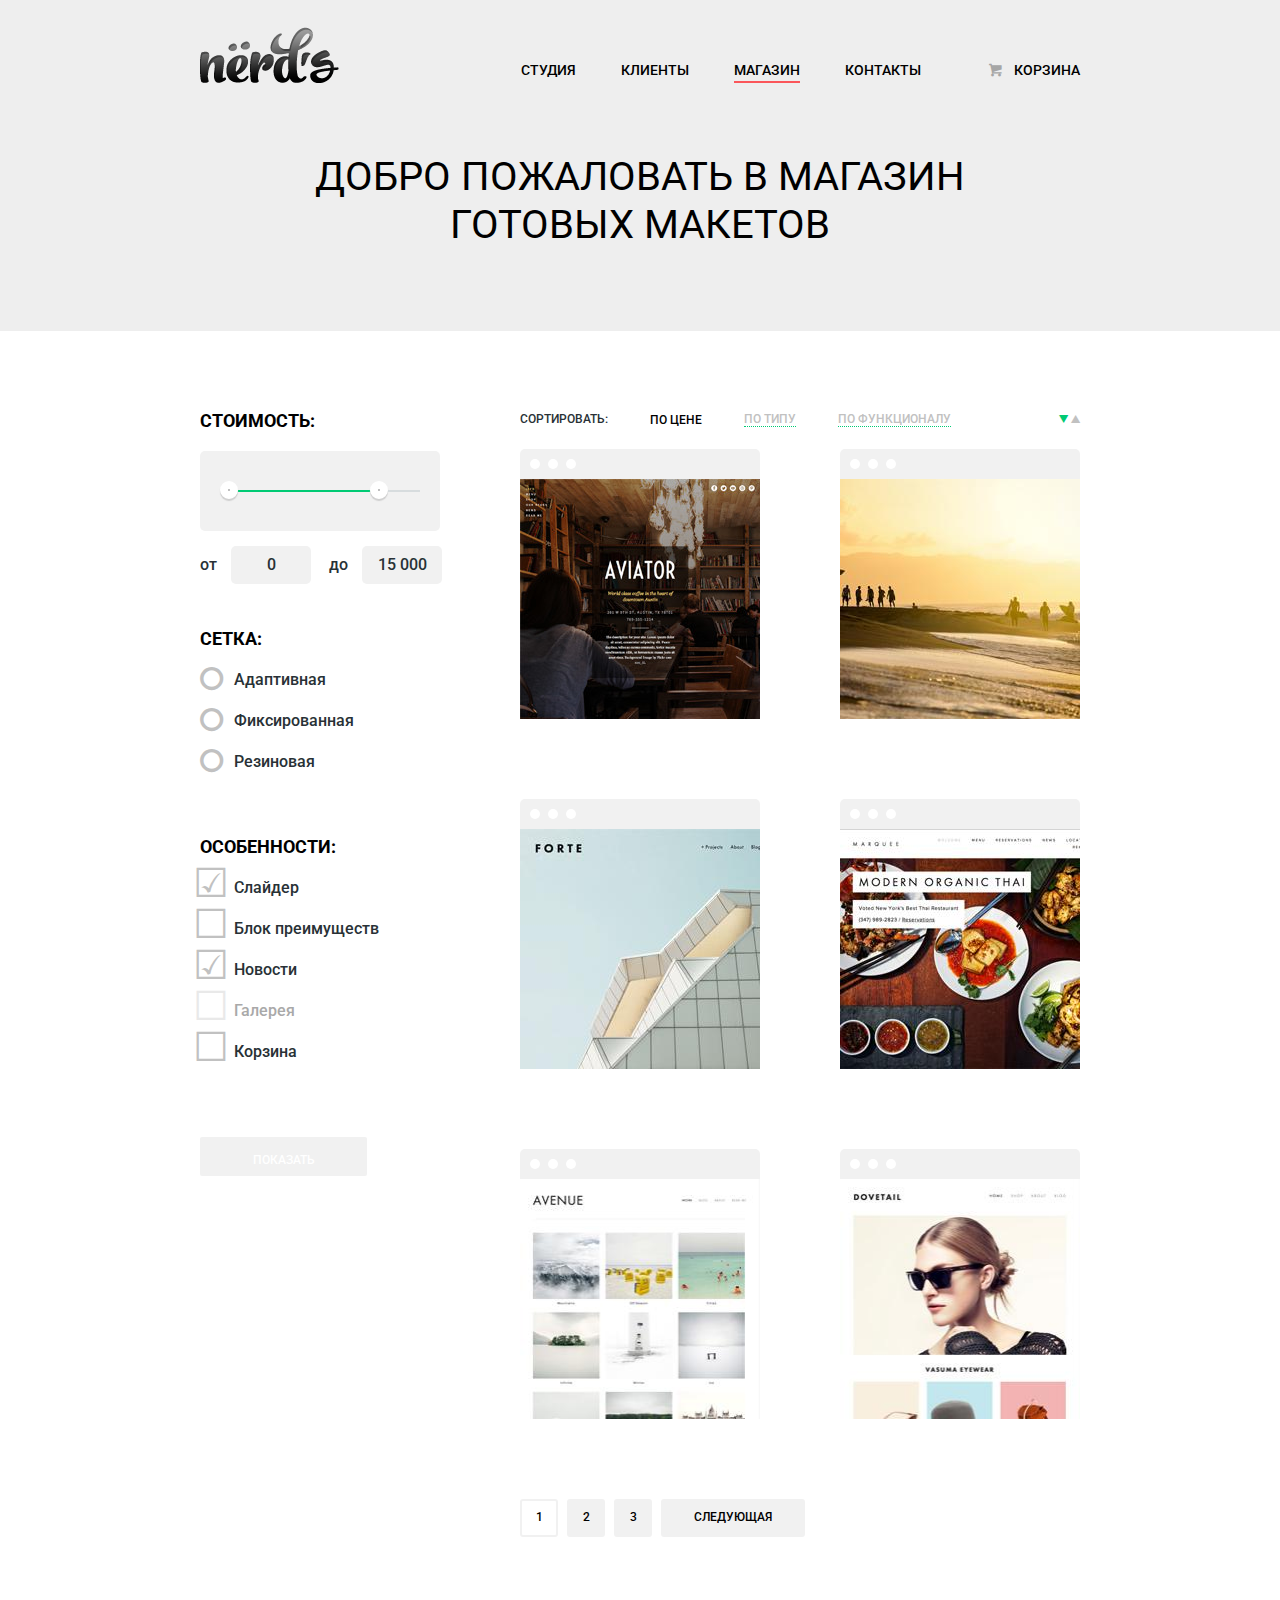
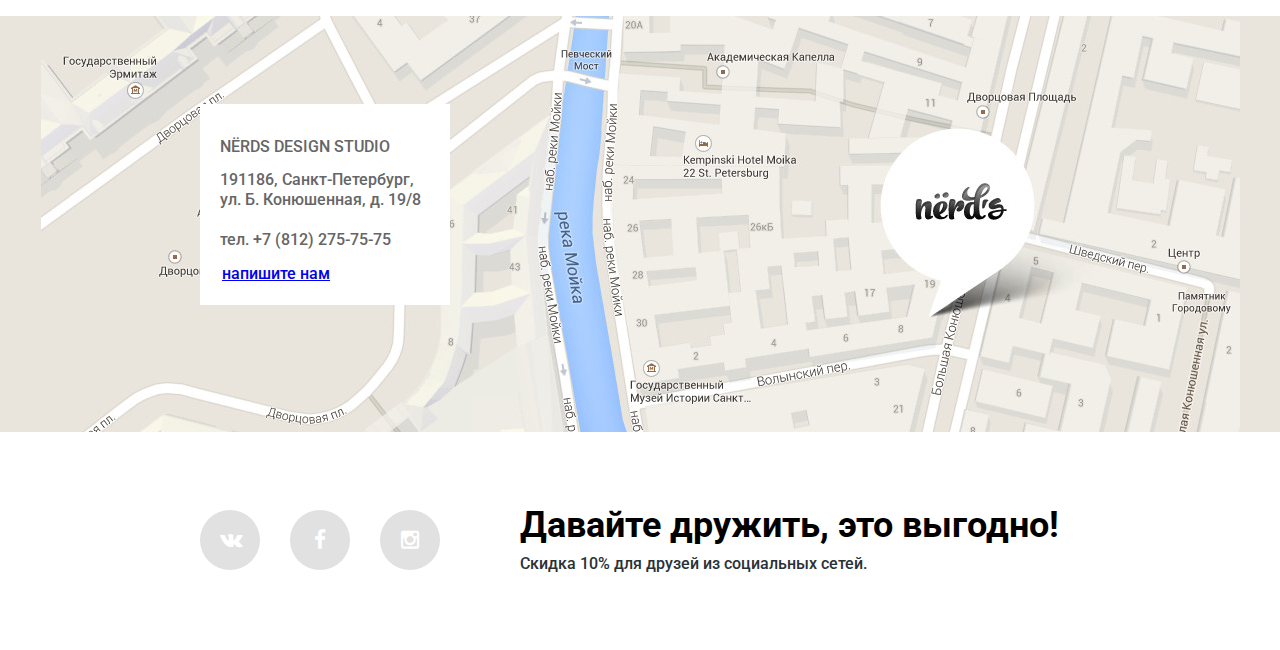
==== commit e9547ece: "правки по критериям 1" ====
--- a/catalog.html
+++ b/catalog.html
@@ -2,8 +2,7 @@
 <html lang="ru">
 	<head>
 		<link href="css/normalize.css" rel="stylesheet">
-		<link href="css/style.css" rel="stylesheet">
-		<link href="css/symbols-nerds.css" rel="stylesheet">
+		<link href="css/style.min.css" rel="stylesheet">
 		<meta charset="utf-8">
 		<link href='https://fonts.googleapis.com/css?family=Roboto:500&subset=latin,cyrillic' rel='stylesheet' type='text/css'>
 		<title>Нёрдс каталог</title>
@@ -45,58 +44,56 @@
 		</header>
 
 		<main class="container clearfix">
-			<div class="catalog-filter">
-				<form action="" method="get">
-					<h2>Cтоимость:</h2>
-					<div class="range-filter">
-						<div class="range-controls">
-							<div class="scale">
-								<div style="margin-left: 10px; width: 150px" class="bar">	
-								</div>
+			<form class="catalog-filter" action="/" method="get">
+				<h2>Cтоимость:</h2>
+				<div class="range-filter">
+					<div class="range-controls">
+						<div class="scale">
+							<div style="margin-left: 10px; width: 150px" class="bar">	
 							</div>
-							<div class="toggle min-toggle">
-								
-							</div>
-							<div class="toggle max-toggle">
-								
-							</div>
-						</div>
-						<div class="price-controls">
-							от <input type="text" class="min-price" value="0">
-							до <input type="text" class="max-price" value="15 000">
-						</div>
-					</div>
-
-					<h2>Сетка:</h2>
-
-					<input class="filter-input filter-radio-input" id="gridadaptive" type="radio" value="Адаптивная" name="product-type">
-					<label class="filter-label icon-a" for="gridadaptive">Адаптивная</label>
-
-					<input class="filter-input filter-radio-input" id="gridfix" type="radio" value="Фиксированная" name="product-type">
-					<label class="filter-label icon-a" for="gridfix">Фиксированная</label>
-
-					<input class="filter-input filter-radio-input" id="gridflex" type="radio" value="Резиновая" name="product-type">
-					<label class="filter-label icon-a" for="gridflex">Резиновая</label>
-
-					<h2>ОСОБЕННОСТИ:</h2>
-					<input class="filter-input filter-checkbox-input" id="slider" type="checkbox" value="Слайдер" name="speciality" checked>
-					<label class="filter-label" for="slider">Слайдер</label>
-
-					<input class="filter-input filter-checkbox-input" id="privileges" type="checkbox" value="Блок преимуществ" name="speciality" >
-					<label class="filter-label" for="privileges">Блок преимуществ</label>
-
-					<input class="filter-input filter-checkbox-input" id="news" type="checkbox" value="Новости" name="speciality" checked>
-					<label class="filter-label" for="news">Новости</label>
-
-					<input class="filter-input filter-checkbox-input" id="gallery" type="checkbox" value="Галерея" name="speciality" disabled>
-					<label class="filter-label" for="gallery">Галерея</label>
-
-					<input class="filter-input filter-checkbox-input" id="basket" type="checkbox" value="Корзина" name="speciality" >
-					<label class="filter-label" for="basket">Корзина</label>
-
-					<button class="show-item btn btn-gray" type="submit">Показать</button>
-				</form>
-			</div>
+						</div>
+						<div class="toggle min-toggle">
+							
+						</div>
+						<div class="toggle max-toggle">
+							
+						</div>
+					</div>
+					<div class="price-controls">
+						от <input type="text" class="min-price" value="0">
+						до <input type="text" class="max-price" value="15 000">
+					</div>
+				</div>
+
+				<h2>Сетка:</h2>
+
+				<input class="filter-input filter-radio-input" id="gridadaptive" type="radio" value="Адаптивная" name="product-type">
+				<label class="filter-label icon-a" for="gridadaptive">Адаптивная</label>
+
+				<input class="filter-input filter-radio-input" id="gridfix" type="radio" value="Фиксированная" name="product-type">
+				<label class="filter-label icon-a" for="gridfix">Фиксированная</label>
+
+				<input class="filter-input filter-radio-input" id="gridflex" type="radio" value="Резиновая" name="product-type">
+				<label class="filter-label icon-a" for="gridflex">Резиновая</label>
+
+				<h2>ОСОБЕННОСТИ:</h2>
+				<input class="filter-input filter-checkbox-input" id="slider" type="checkbox" value="Слайдер" name="speciality" checked>
+				<label class="filter-label" for="slider">Слайдер</label>
+
+				<input class="filter-input filter-checkbox-input" id="privileges" type="checkbox" value="Блок преимуществ" name="speciality" >
+				<label class="filter-label" for="privileges">Блок преимуществ</label>
+
+				<input class="filter-input filter-checkbox-input" id="news" type="checkbox" value="Новости" name="speciality" checked>
+				<label class="filter-label" for="news">Новости</label>
+
+				<input class="filter-input filter-checkbox-input" id="gallery" type="checkbox" value="Галерея" name="speciality" disabled>
+				<label class="filter-label" for="gallery">Галерея</label>
+
+				<input class="filter-input filter-checkbox-input" id="basket" type="checkbox" value="Корзина" name="speciality" >
+				<label class="filter-label" for="basket">Корзина</label>
+
+				<button class="show-item btn btn-gray" type="submit">Показать</button>
+			</form>
 			<div class="catalog">
 				<div class="sort-item">
 					<p>СОРТИРОВАТЬ:</p>
@@ -122,7 +119,7 @@
 							<li></li>
 						</ul>
 						<a href="#">
-							<img src="img/catalog_item_1.jpg" height="240" width="240">
+							<img src="img/catalog_item_1.jpg" height="240" width="240" alt="AVIATOR">
 						</a>
 						<div class="item-fullinfo">
 							<a class="item-link" href="#">
@@ -139,7 +136,7 @@
 							<li></li>
 						</ul>
 						<a href="#">
-							<img src="img/catalog_item_2.jpg" height="240" width="240">
+							<img src="img/catalog_item_2.jpg" height="240" width="240" alt="Sunset">
 						</a>
 						<div class="item-fullinfo">
 							<a class="item-link" href="#">
@@ -156,7 +153,7 @@
 							<li></li>
 						</ul>
 						<a href="#">
-							<img src="img/catalog_item_3.jpg" height="240" width="240">
+							<img src="img/catalog_item_3.jpg" height="240" width="240" alt="FORTE">
 						</a>
 						<div class="item-fullinfo">
 							<a class="item-link" href="#">
@@ -173,7 +170,7 @@
 							<li></li>
 						</ul>
 						<a href="#">
-							<img src="img/catalog_item_4.jpg" height="240" width="240">
+							<img src="img/catalog_item_4.jpg" height="240" width="240" alt="Modern Organic THAI">
 						</a>
 						<div class="item-fullinfo">
 							<a class="item-link" href="#">
@@ -190,7 +187,7 @@
 							<li></li>
 						</ul>
 						<a href="#">
-							<img src="img/catalog_item_5.jpg" height="240" width="240">
+							<img src="img/catalog_item_5.jpg" height="240" width="240" alt="AVENUE">
 						</a>
 						<div class="item-fullinfo">
 							<a class="item-link" href="#">
@@ -207,7 +204,7 @@
 							<li></li>
 						</ul>
 						<a href="#">
-							<img src="img/catalog_item_6.jpg" height="240" width="240">
+							<img src="img/catalog_item_6.jpg" height="240" width="240" alt="DOVETAIL">
 						</a>
 						<div class="item-fullinfo">
 							<a class="item-link" href="#">
@@ -239,14 +236,14 @@
 				<div class="maps-info">
 					<p>NЁRDS DESIGN STUDIO</p>
 					<p>191186, Санкт-Петербург, ул. Б. Конюшенная, д. 19/8</p>
-					<p>тел. +7 (812) 275-75-75</p>
+					<p class="phone">тел. +7 (812) 275-75-75</p>
 					<a href="#" class="feedback">напишите нам</a>
 				</div>
 			</div>
 		</div>
 		<div class="modal">
 			<div class="feedback-form">
-				<form action="" class="write-us" method="post">
+				<form action="/" class="write-us" method="post">
 					<div class="clearfix">
 						<div class="form-field short">
 							<label for="username">Ваше имя:</label>
@@ -259,7 +256,7 @@
 					</div>
 					<div class="form-field long">
 						<label for="usermessage">Текст письма:</label>
-						<textarea id="usermessage" type="text" name="message" value="" placeholder="В свободной форме"></textarea>
+						<textarea id="usermessage" name="message" placeholder="В свободной форме"></textarea>
 					</div>
 					<button class="btn" type="submit">Отправить</button>
 				</form>
--- a/css/style.min.css
+++ b/css/style.min.css
@@ -0,0 +1 @@
+@font-face{font-weight:400;font-style:normal;font-family:"symbols-nerds";src:url(../fonts/symbols-nerds.woff) format("woff"),url(../fonts/symbols-nerds.woff2) format("woff2")}[class^="icon-"]::before,[class*=" icon-"]::before{display:inline-block;vertical-align:baseline;width:1em;margin-right:.2em;margin-left:.2em;font-weight:400;line-height:1em;font-family:"symbols-nerds";text-align:center;text-transform:none;text-decoration:inherit;font-style:normal;font-variant:normal;speak:none}.icon-basket::before{content:"\62"}.icon-facebook::before{content:"\66"}.icon-twitter::before{content:"\74"}.icon-vk::before{content:"\76"}.icon-up-dir::before{content:"\25b2"}.icon-down-dir::before{content:"\25bc"}.icon-circle::before{content:"\25cb"}.icon-circle-dot::before{content:"\25cf"}.icon-check-off::before{content:"\2610"}.icon-check-on::before{content:"\2611"}.icon-instagramm::before{content:"📷"}body{padding:0;margin:0;font-size:16px;font-weight:500;line-height:22px;color:#283136;font-family:'Roboto','Arial','sans-serif';min-width:900px}h1{font-size:36px;line-height:36px;color:#000}h2{font-size:18px;line-height:30px;color:#000}input{outline:none}textarea{resize:none;outline:none}.clearfix::after{display:block;content:'';clear:both;height:0}.btn{display:inline-block;vertical-align:baseline;box-sizing:content-box;outline:none;border:none;height:29px;padding-top:7px;color:#fff;text-align:center;text-decoration:none;text-transform:uppercase;font-size:12px;border-radius:2px;cursor:pointer;background:#fb565a;border-top:2px solid #fb565a}.btn:hover{background:#d6494d;border-top:2px solid #d6494d}.btn:active{background:#b63538;border-top:2px solid #9b2d30}.btn-yellow{background:#efc84a;border-top:2px solid #efc84a}.btn-yellow:hover{background:#d6ae2c;border-top:2px solid #d6ae2c}.btn-yellow:active{background:#c09b24;border-top:2px solid #a3841f}.btn-green{background:#00ca74;border-top:2px solid #00ca74}.btn-green:hover{background:#01a25e;border-top:2px solid #01a25e}.btn-green:active{background:#009053;border-top:2px solid #007b47}.btn-gray{background:#f1f1f1;border-top:2px solid #f1f1f1}.btn-gray:hover{background:#e5e5e5;border-top:2px solid #e5e5e5}.btn-gray:active{background:#d5d5d5;border-top:2px solid #b5b5b5}.container{width:880px;margin:0 auto;padding:0 10px}.main-header{background:#eee;padding-top:27px;font-size:14px}.logo{float:left;width:300px}.logo img{display:block}.main-navigation{float:left;width:480px}.main-navigation ul{margin:0;padding:0;padding-top:22px}.main-navigation li{display:inline-block;vertical-align:middle;list-style:none;padding:10px 21px}.main-navigation span,.main-navigation a{display:block;padding:0;color:#000;text-decoration:none;text-transform:uppercase;border-bottom:2px solid #eee}.main-navigation li:hover a,.user-block a:hover,.user-block a:hover::before{color:#fb565a}.main-navigation li span{border-bottom:2px solid #fb565a}.main-navigation li:active a,.user-block a:active,.user-block a:active::before{color:#959595}.user-block{padding-top:22px;float:left;width:100px}.user-block a{display:block;margin-left:14px;padding:10px 0;padding-left:20px;color:#000;text-decoration:none;text-transform:uppercase;position:relative;border-bottom:2px solid #eee}.user-block a:before{color:#a6a6a6;position:absolute;left:-8px;top:14px}.banner-block{position:relative}.banner-controls{position:absolute;bottom:95px;left:50%;width:200px;height:10px;margin-left:-100px;text-align:center;z-index:1000}.banner-block input{display:none}.banner-controls label{display:inline-block;width:4px;height:4px;margin:0 3px;background:#fff;border:3px solid #fff;vertical-align:top;border-radius:50%;cursor:pointer}#btn-1:checked ~ .banner-controls label[for="btn-1"],#btn-2:checked ~ .banner-controls label[for="btn-2"],#btn-3:checked ~ .banner-controls label[for="btn-3"]{background:#c1c1c1}#btn-1:checked ~ .banners .banner:nth-child(1),#btn-2:checked ~ .banners .banner:nth-child(2),#btn-3:checked ~ .banners .banner:nth-child(3){display:block}.banner{min-height:345px;display:none}.banner-one{background:url(../img/banner1.png) no-repeat right 45px}.banner-two{background:url(../img/banner2.png) no-repeat 640px 49px}.banner-three{background:url(../img/banner3.png) no-repeat 542px bottom}.banner-block h1{text-align:center;width:700px;margin:0 auto;padding:60px 0 82px;text-transform:uppercase;font-size:40px;font-weight:400;line-height:48px}.banner p{margin:0;width:470px;line-height:22px;font-size:16px}.banner .speech{padding-top:67px;padding-bottom:17px;font-size:36px;line-height:36px}.banner .read-more:hover{background:#d6494d}.banner .read-more{width:240px;margin-top:27px}.servises{padding-top:80px;padding-bottom:80px;border-bottom:2px solid #eee}.servises-item{float:left;width:240px;margin-right:80px}.servises-item h2{text-transform:uppercase;margin-top:23px}.servises-item p{font-size:15px}.servises-item:nth-child(3n){margin-right:0}.servises-item .order-item{width:140px;margin-top:10px}.servises-item img{display:block}.about{width:100%;padding-top:47px;padding-bottom:47px}.about h1{margin:20px 0 15px}.about p{margin:20px 0}.about h2{text-transform:uppercase;color:#283136;font-size:16px;margin-top:41px}.about ul{margin-top:18px;padding-left:35px}.about li{list-style:none;position:relative;margin-bottom:22px}.about li:before{position:absolute;display:block;content:"";width:25px;height:2px;background:#fb565a;top:10px;left:-35px}.about-us{float:left;width:600px}.about-how{float:right;width:240px;margin-top:12px}.about-logo{margin-bottom:19px}.sponsorship{border-top:2px solid #eee;border-bottom:2px solid #eee;padding-top:40px;padding-bottom:23px;margin-bottom:84px;font-size:0}.sponsorship a{opacity:.2;display:inline-block;vertical-align:middle;width:220px;margin:3px 88px 0 12px}.sponsorship a:hover{opacity:1}.sponsorship a:nth-child(3n){margin-right:0}.maps{position:relative;height:416px;background:#e9e5dc url(../img/map.jpg) center top no-repeat;border-top:1px solid #fff}.maps-info{width:210px;margin-top:88px;padding:20px;background:#fff;color:#666}.maps-info h2{margin:4px 0;font-size:16px}.maps-info p{margin:13px 0;line-height:20px}.maps-info .phone{margin-top:20px}.maps-info .feedback{width:205px;margin-top:16px;margin-left:2px}.modal{display:none;position:fixed;top:120px;left:50%;width:470px;margin-left:-327px;padding:50px 80px;color:#000;background:#fff;box-shadow:0 20px 40px 0 #666}.modal-close:hover{background:#d6494d}.modal-close{cursor:pointer;position:absolute;top:6px;right:6px;background:#fb565a;width:40px;height:40px;border:none;outline:none;border-radius:50%;font-size:0;text-indent:-99999px}.modal-close::after,.modal-close::before{position:absolute;left:18px;top:8px;display:block;content:'';height:26px;width:4px;background:#fff}.modal-close::before{transform:rotate(45deg)}.modal-close::after{transform:rotate(-45deg)}.form-field{padding-bottom:20px}.form-field.short{width:50%;float:left}.form-field label{display:block;padding-bottom:10px}.form-field textarea,.form-field input{width:186px;padding:5px 15px;border:2px solid #d7dcde;border-radius:3px;font-size:12px;text-transform:uppercase}.form-field textarea:hover,.form-field input:hover{border:2px solid #a2a9ac}.form-field textarea:focus,.form-field input:focus{border:2px solid #56bffb}.feedback-form .btn{width:460px;margin-top:23px}.form-field textarea{width:426px;height:100px}.catalog-filter{width:240px;float:left;padding-top:35px}.catalog-filter h2{text-transform:uppercase;margin-top:40px}.filter-label{display:block;position:relative;padding-left:34px;padding-bottom:19px}.filter-label:hover{color:#000}.filter-label:hover::before{color:#b5b5b5}.filter-radio-input{display:none}.filter-label::before{color:#c1c1c1;position:absolute;left:-7px;top:-4px}.filter-checkbox-input:disabled + .filter-label::before,.filter-radio-input:disabled + .filter-label::before{color:#e9e9e9}.filter-checkbox-input:disabled + .filter-label,.filter-radio-input:disabled + .filter-label{color:#a9a9a9}.filter-radio-input + .filter-label::before{font-size:27px;content:"\25cb"}.filter-radio-input:checked + .filter-label::before{content:"\25cf"}.filter-checkbox-input{display:none}.filter-checkbox-input + .filter-label::before{font-size:40px;content:"\2610"}.filter-checkbox-input:checked + .filter-label::before{content:"\2611"}.catalog-filter .filter-slider-label{width:auto}.catalog-filter .filter-slider-input{width:30px}.range-filter{width:240px}.range-controls{position:relative;height:80px;margin-bottom:15px;padding:0 20px;background:#f1f1f1;border-radius:5px;overflow:hidden}.range-controls .scale{margin-top:39px;height:2px;background:#d7dcde}.range-controls .bar{height:2px;background:#00ca74}.range-controls .toggle{position:absolute;top:30px;left:30px;width:2px;height:2px;border:8px solid #fff;background:#ababab;cursor:pointer;border-radius:50%;box-shadow:0 2px 1px 0 #cfcfcf}.range-controls .min-toggle{left:20px}.range-controls .max-toggle{left:170px}.price-controls input{width:60px;padding:8px 10px;margin-left:10px;border:none;background:#f1f1f1;font-size:16px;font-style:normal;text-align:center;color:#283136;border-radius:5px}.price-controls .min-price{margin-right:14px}.price-controls{white-space:nowrap}.catalog{float:right;width:560px;margin-top:60px}.show-item{width:155px;margin-top:55px}.sort-item p{display:inline-block;vertical-align:baseline;font-size:12px;text-transform:uppercase}.sort-item ul{padding:0;padding-right:100px;display:inline-block;vertical-align:baseline}.sort-item ul li{padding-left:38px;display:inline-block;vertical-align:middle}.sort-item ul li a{font-size:12px;color:#c1c1c1;border-bottom:1px dotted #00ca74}.sort-item a{text-decoration:none;display:inline-block;line-height:14px;vertical-align:middle}.sort-item a.active{color:#000;border-bottom:none}.sort-item a.active::before{color:#00ca74}.sort-item a::before{font-size:20px;width:0;color:#c1c1c1}.sort-item ul li:hover a{border-bottom:1px solid #00ca74}.sort-item ul li:hover a,.sort-item a:hover,.sort-item a:hover::before{color:#000}.sort-item ul li:active a,.sort-item a:active,.sort-item a:active::before{color:#000;border-bottom:none}.item-list{padding-top:3px}.item{width:240px;margin-right:80px;margin-bottom:74px;float:left;position:relative}.item:nth-child(2n){margin-right:0}.mini-pagination{display:block;padding:10px;margin:0;height:10px;width:220px;background:#f1f1f1;border-top-left-radius:5px;border-top-right-radius:5px}.item:hover .mini-pagination{background:#797979}.mini-pagination ul{padding-right:10px}.mini-pagination li{width:10px;height:10px;margin-right:8px;list-style:none;border-radius:50%;background:#fff;float:left}.item:hover .item-fullinfo{display:block}.item-fullinfo{display:none;position:absolute;width:160px;height:160px;left:19px;top:50px;background:#fff;padding:20px;text-align:center}.item-link{text-decoration:none;color:#283136}.item-name{display:block;min-height:27px;padding-top:13px;font-size:18px;text-transform:uppercase;text-decoration:none}.item-info{display:block;padding-top:5px;font-size:14px;line-height:20px}.cost-item{position:absolute;bottom:30px;left:30px;width:140px}.pagination{padding:0;margin:0;margin-bottom:78px}.pagination li:hover{background:#e5e5e5;padding:2px;border:none}.pagination li:active{background:#d5d5d5;padding:2px;border:none;padding-top:0;border-top:2px solid #b5b5b5}.pagination li{display:inline-block;vertical-align:baseline;background:#f1f1f1;border:2px solid #f1f1f1;margin-right:5px;border-radius:3px}.pagination li.active{background-color:#fff;border:2px solid #f1f1f1;padding:0}.pagination li a{display:block;padding:5px;text-align:center;text-decoration:none;text-transform:uppercase;color:#000;height:24px;min-width:24px;font-size:12px}.pagination li.page-next{width:140px}.main-footer{padding-top:78px;padding-bottom:62px}.footer-social{float:left;width:320px}.social-btn{display:inline-block;vertical-align:baseline;border-radius:50%;height:60px;width:60px;margin-right:26px;background:#e1e1e1;color:#fff;text-align:center;font-size:21px;line-height:60px;text-decoration:none}.social-btn:hover{background:#fb565a}.social-btn:active{background:#d6494d}.sale{float:left;width:560px}.sale h2{margin:0;font-size:36px}.sale p{margin:13px 0}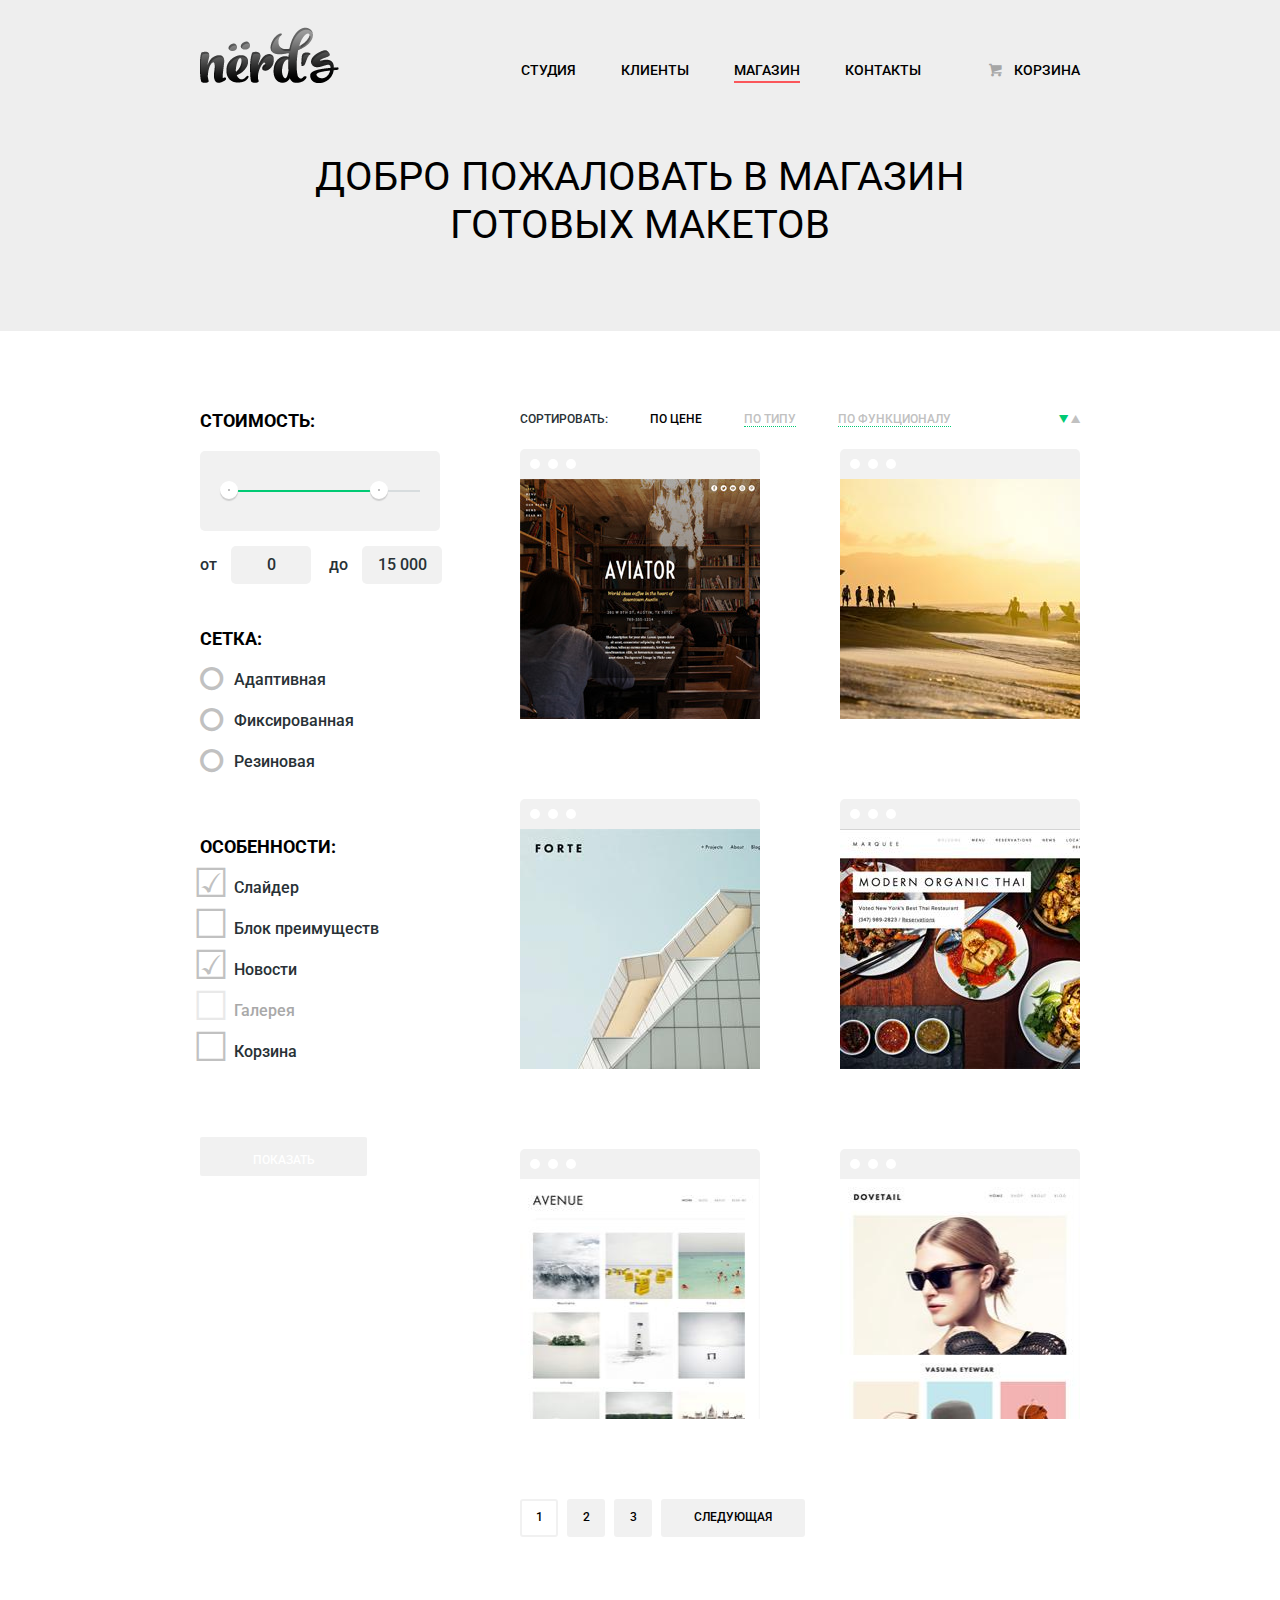
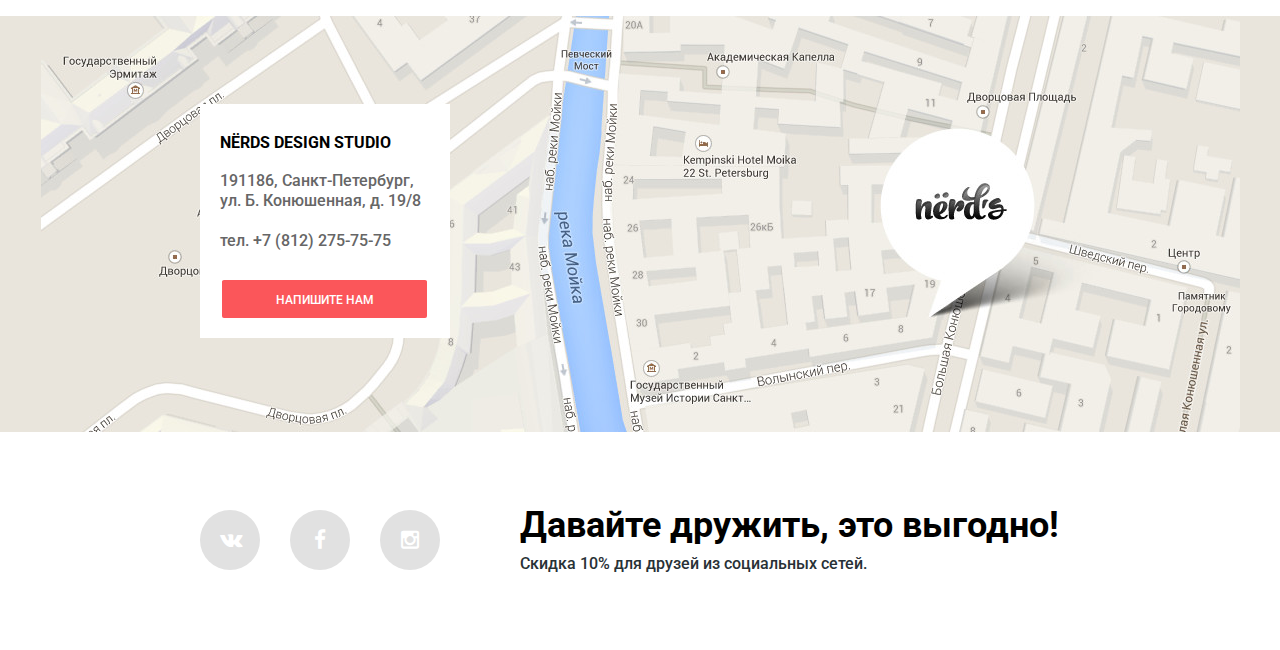
==== commit f33900d3: "третья попытка" ====
--- a/catalog.html
+++ b/catalog.html
@@ -8,7 +8,6 @@
 		<title>Нёрдс каталог</title>
 	</head>
 	<body>
-
 		<header class="main-header">
 			<div class="container">
 				<div class="clearfix">
@@ -19,16 +18,16 @@
 					</div>
 					<nav class="main-navigation">
 						<ul>
-							<li>
+							<li class="main-navigation-item">
 								<a href="#">Студия</a>
 							</li>
-							<li>
+							<li class="main-navigation-item">
 								<a href="#">Клиенты</a>
 							</li>
-							<li class="active">
+							<li class="main-navigation-item active">
 								<span>Магазин</span>
 							</li>
-							<li>
+							<li class="main-navigation-item">
 								<a href="#">Контакты</a>
 							</li>
 						</ul>
@@ -98,13 +97,13 @@
 				<div class="sort-item">
 					<p>СОРТИРОВАТЬ:</p>
 					<ul>
-						<li>
+						<li class="sort-item-link">
 							<a class="active" href="#">ПО ЦЕНЕ</a>
 						</li>
-						<li>
+						<li class="sort-item-link">
 							<a href="#">ПО ТИПУ</a>
 						</li>
-						<li>
+						<li class="sort-item-link">
 							<a href="#">ПО ФУНКЦИОНАЛУ</a>
 						</li>
 					</ul>
@@ -234,10 +233,10 @@
 		<div class="maps">
 			<div class="container">
 				<div class="maps-info">
-					<p>NЁRDS DESIGN STUDIO</p>
+					<h2>NЁRDS DESIGN STUDIO</h2>
 					<p>191186, Санкт-Петербург, ул. Б. Конюшенная, д. 19/8</p>
 					<p class="phone">тел. +7 (812) 275-75-75</p>
-					<a href="#" class="feedback">напишите нам</a>
+					<a href="/" class="feedback btn">Напишите нам</a>
 				</div>
 			</div>
 		</div>
--- a/css/style.min.css
+++ b/css/style.min.css
@@ -1 +1 @@
-@font-face{font-weight:400;font-style:normal;font-family:"symbols-nerds";src:url(../fonts/symbols-nerds.woff) format("woff"),url(../fonts/symbols-nerds.woff2) format("woff2")}[class^="icon-"]::before,[class*=" icon-"]::before{display:inline-block;vertical-align:baseline;width:1em;margin-right:.2em;margin-left:.2em;font-weight:400;line-height:1em;font-family:"symbols-nerds";text-align:center;text-transform:none;text-decoration:inherit;font-style:normal;font-variant:normal;speak:none}.icon-basket::before{content:"\62"}.icon-facebook::before{content:"\66"}.icon-twitter::before{content:"\74"}.icon-vk::before{content:"\76"}.icon-up-dir::before{content:"\25b2"}.icon-down-dir::before{content:"\25bc"}.icon-circle::before{content:"\25cb"}.icon-circle-dot::before{content:"\25cf"}.icon-check-off::before{content:"\2610"}.icon-check-on::before{content:"\2611"}.icon-instagramm::before{content:"📷"}body{padding:0;margin:0;font-size:16px;font-weight:500;line-height:22px;color:#283136;font-family:'Roboto','Arial','sans-serif';min-width:900px}h1{font-size:36px;line-height:36px;color:#000}h2{font-size:18px;line-height:30px;color:#000}input{outline:none}textarea{resize:none;outline:none}.clearfix::after{display:block;content:'';clear:both;height:0}.btn{display:inline-block;vertical-align:baseline;box-sizing:content-box;outline:none;border:none;height:29px;padding-top:7px;color:#fff;text-align:center;text-decoration:none;text-transform:uppercase;font-size:12px;border-radius:2px;cursor:pointer;background:#fb565a;border-top:2px solid #fb565a}.btn:hover{background:#d6494d;border-top:2px solid #d6494d}.btn:active{background:#b63538;border-top:2px solid #9b2d30}.btn-yellow{background:#efc84a;border-top:2px solid #efc84a}.btn-yellow:hover{background:#d6ae2c;border-top:2px solid #d6ae2c}.btn-yellow:active{background:#c09b24;border-top:2px solid #a3841f}.btn-green{background:#00ca74;border-top:2px solid #00ca74}.btn-green:hover{background:#01a25e;border-top:2px solid #01a25e}.btn-green:active{background:#009053;border-top:2px solid #007b47}.btn-gray{background:#f1f1f1;border-top:2px solid #f1f1f1}.btn-gray:hover{background:#e5e5e5;border-top:2px solid #e5e5e5}.btn-gray:active{background:#d5d5d5;border-top:2px solid #b5b5b5}.container{width:880px;margin:0 auto;padding:0 10px}.main-header{background:#eee;padding-top:27px;font-size:14px}.logo{float:left;width:300px}.logo img{display:block}.main-navigation{float:left;width:480px}.main-navigation ul{margin:0;padding:0;padding-top:22px}.main-navigation li{display:inline-block;vertical-align:middle;list-style:none;padding:10px 21px}.main-navigation span,.main-navigation a{display:block;padding:0;color:#000;text-decoration:none;text-transform:uppercase;border-bottom:2px solid #eee}.main-navigation li:hover a,.user-block a:hover,.user-block a:hover::before{color:#fb565a}.main-navigation li span{border-bottom:2px solid #fb565a}.main-navigation li:active a,.user-block a:active,.user-block a:active::before{color:#959595}.user-block{padding-top:22px;float:left;width:100px}.user-block a{display:block;margin-left:14px;padding:10px 0;padding-left:20px;color:#000;text-decoration:none;text-transform:uppercase;position:relative;border-bottom:2px solid #eee}.user-block a:before{color:#a6a6a6;position:absolute;left:-8px;top:14px}.banner-block{position:relative}.banner-controls{position:absolute;bottom:95px;left:50%;width:200px;height:10px;margin-left:-100px;text-align:center;z-index:1000}.banner-block input{display:none}.banner-controls label{display:inline-block;width:4px;height:4px;margin:0 3px;background:#fff;border:3px solid #fff;vertical-align:top;border-radius:50%;cursor:pointer}#btn-1:checked ~ .banner-controls label[for="btn-1"],#btn-2:checked ~ .banner-controls label[for="btn-2"],#btn-3:checked ~ .banner-controls label[for="btn-3"]{background:#c1c1c1}#btn-1:checked ~ .banners .banner:nth-child(1),#btn-2:checked ~ .banners .banner:nth-child(2),#btn-3:checked ~ .banners .banner:nth-child(3){display:block}.banner{min-height:345px;display:none}.banner-one{background:url(../img/banner1.png) no-repeat right 45px}.banner-two{background:url(../img/banner2.png) no-repeat 640px 49px}.banner-three{background:url(../img/banner3.png) no-repeat 542px bottom}.banner-block h1{text-align:center;width:700px;margin:0 auto;padding:60px 0 82px;text-transform:uppercase;font-size:40px;font-weight:400;line-height:48px}.banner p{margin:0;width:470px;line-height:22px;font-size:16px}.banner .speech{padding-top:67px;padding-bottom:17px;font-size:36px;line-height:36px}.banner .read-more:hover{background:#d6494d}.banner .read-more{width:240px;margin-top:27px}.servises{padding-top:80px;padding-bottom:80px;border-bottom:2px solid #eee}.servises-item{float:left;width:240px;margin-right:80px}.servises-item h2{text-transform:uppercase;margin-top:23px}.servises-item p{font-size:15px}.servises-item:nth-child(3n){margin-right:0}.servises-item .order-item{width:140px;margin-top:10px}.servises-item img{display:block}.about{width:100%;padding-top:47px;padding-bottom:47px}.about h1{margin:20px 0 15px}.about p{margin:20px 0}.about h2{text-transform:uppercase;color:#283136;font-size:16px;margin-top:41px}.about ul{margin-top:18px;padding-left:35px}.about li{list-style:none;position:relative;margin-bottom:22px}.about li:before{position:absolute;display:block;content:"";width:25px;height:2px;background:#fb565a;top:10px;left:-35px}.about-us{float:left;width:600px}.about-how{float:right;width:240px;margin-top:12px}.about-logo{margin-bottom:19px}.sponsorship{border-top:2px solid #eee;border-bottom:2px solid #eee;padding-top:40px;padding-bottom:23px;margin-bottom:84px;font-size:0}.sponsorship a{opacity:.2;display:inline-block;vertical-align:middle;width:220px;margin:3px 88px 0 12px}.sponsorship a:hover{opacity:1}.sponsorship a:nth-child(3n){margin-right:0}.maps{position:relative;height:416px;background:#e9e5dc url(../img/map.jpg) center top no-repeat;border-top:1px solid #fff}.maps-info{width:210px;margin-top:88px;padding:20px;background:#fff;color:#666}.maps-info h2{margin:4px 0;font-size:16px}.maps-info p{margin:13px 0;line-height:20px}.maps-info .phone{margin-top:20px}.maps-info .feedback{width:205px;margin-top:16px;margin-left:2px}.modal{display:none;position:fixed;top:120px;left:50%;width:470px;margin-left:-327px;padding:50px 80px;color:#000;background:#fff;box-shadow:0 20px 40px 0 #666}.modal-close:hover{background:#d6494d}.modal-close{cursor:pointer;position:absolute;top:6px;right:6px;background:#fb565a;width:40px;height:40px;border:none;outline:none;border-radius:50%;font-size:0;text-indent:-99999px}.modal-close::after,.modal-close::before{position:absolute;left:18px;top:8px;display:block;content:'';height:26px;width:4px;background:#fff}.modal-close::before{transform:rotate(45deg)}.modal-close::after{transform:rotate(-45deg)}.form-field{padding-bottom:20px}.form-field.short{width:50%;float:left}.form-field label{display:block;padding-bottom:10px}.form-field textarea,.form-field input{width:186px;padding:5px 15px;border:2px solid #d7dcde;border-radius:3px;font-size:12px;text-transform:uppercase}.form-field textarea:hover,.form-field input:hover{border:2px solid #a2a9ac}.form-field textarea:focus,.form-field input:focus{border:2px solid #56bffb}.feedback-form .btn{width:460px;margin-top:23px}.form-field textarea{width:426px;height:100px}.catalog-filter{width:240px;float:left;padding-top:35px}.catalog-filter h2{text-transform:uppercase;margin-top:40px}.filter-label{display:block;position:relative;padding-left:34px;padding-bottom:19px}.filter-label:hover{color:#000}.filter-label:hover::before{color:#b5b5b5}.filter-radio-input{display:none}.filter-label::before{color:#c1c1c1;position:absolute;left:-7px;top:-4px}.filter-checkbox-input:disabled + .filter-label::before,.filter-radio-input:disabled + .filter-label::before{color:#e9e9e9}.filter-checkbox-input:disabled + .filter-label,.filter-radio-input:disabled + .filter-label{color:#a9a9a9}.filter-radio-input + .filter-label::before{font-size:27px;content:"\25cb"}.filter-radio-input:checked + .filter-label::before{content:"\25cf"}.filter-checkbox-input{display:none}.filter-checkbox-input + .filter-label::before{font-size:40px;content:"\2610"}.filter-checkbox-input:checked + .filter-label::before{content:"\2611"}.catalog-filter .filter-slider-label{width:auto}.catalog-filter .filter-slider-input{width:30px}.range-filter{width:240px}.range-controls{position:relative;height:80px;margin-bottom:15px;padding:0 20px;background:#f1f1f1;border-radius:5px;overflow:hidden}.range-controls .scale{margin-top:39px;height:2px;background:#d7dcde}.range-controls .bar{height:2px;background:#00ca74}.range-controls .toggle{position:absolute;top:30px;left:30px;width:2px;height:2px;border:8px solid #fff;background:#ababab;cursor:pointer;border-radius:50%;box-shadow:0 2px 1px 0 #cfcfcf}.range-controls .min-toggle{left:20px}.range-controls .max-toggle{left:170px}.price-controls input{width:60px;padding:8px 10px;margin-left:10px;border:none;background:#f1f1f1;font-size:16px;font-style:normal;text-align:center;color:#283136;border-radius:5px}.price-controls .min-price{margin-right:14px}.price-controls{white-space:nowrap}.catalog{float:right;width:560px;margin-top:60px}.show-item{width:155px;margin-top:55px}.sort-item p{display:inline-block;vertical-align:baseline;font-size:12px;text-transform:uppercase}.sort-item ul{padding:0;padding-right:100px;display:inline-block;vertical-align:baseline}.sort-item ul li{padding-left:38px;display:inline-block;vertical-align:middle}.sort-item ul li a{font-size:12px;color:#c1c1c1;border-bottom:1px dotted #00ca74}.sort-item a{text-decoration:none;display:inline-block;line-height:14px;vertical-align:middle}.sort-item a.active{color:#000;border-bottom:none}.sort-item a.active::before{color:#00ca74}.sort-item a::before{font-size:20px;width:0;color:#c1c1c1}.sort-item ul li:hover a{border-bottom:1px solid #00ca74}.sort-item ul li:hover a,.sort-item a:hover,.sort-item a:hover::before{color:#000}.sort-item ul li:active a,.sort-item a:active,.sort-item a:active::before{color:#000;border-bottom:none}.item-list{padding-top:3px}.item{width:240px;margin-right:80px;margin-bottom:74px;float:left;position:relative}.item:nth-child(2n){margin-right:0}.mini-pagination{display:block;padding:10px;margin:0;height:10px;width:220px;background:#f1f1f1;border-top-left-radius:5px;border-top-right-radius:5px}.item:hover .mini-pagination{background:#797979}.mini-pagination ul{padding-right:10px}.mini-pagination li{width:10px;height:10px;margin-right:8px;list-style:none;border-radius:50%;background:#fff;float:left}.item:hover .item-fullinfo{display:block}.item-fullinfo{display:none;position:absolute;width:160px;height:160px;left:19px;top:50px;background:#fff;padding:20px;text-align:center}.item-link{text-decoration:none;color:#283136}.item-name{display:block;min-height:27px;padding-top:13px;font-size:18px;text-transform:uppercase;text-decoration:none}.item-info{display:block;padding-top:5px;font-size:14px;line-height:20px}.cost-item{position:absolute;bottom:30px;left:30px;width:140px}.pagination{padding:0;margin:0;margin-bottom:78px}.pagination li:hover{background:#e5e5e5;padding:2px;border:none}.pagination li:active{background:#d5d5d5;padding:2px;border:none;padding-top:0;border-top:2px solid #b5b5b5}.pagination li{display:inline-block;vertical-align:baseline;background:#f1f1f1;border:2px solid #f1f1f1;margin-right:5px;border-radius:3px}.pagination li.active{background-color:#fff;border:2px solid #f1f1f1;padding:0}.pagination li a{display:block;padding:5px;text-align:center;text-decoration:none;text-transform:uppercase;color:#000;height:24px;min-width:24px;font-size:12px}.pagination li.page-next{width:140px}.main-footer{padding-top:78px;padding-bottom:62px}.footer-social{float:left;width:320px}.social-btn{display:inline-block;vertical-align:baseline;border-radius:50%;height:60px;width:60px;margin-right:26px;background:#e1e1e1;color:#fff;text-align:center;font-size:21px;line-height:60px;text-decoration:none}.social-btn:hover{background:#fb565a}.social-btn:active{background:#d6494d}.sale{float:left;width:560px}.sale h2{margin:0;font-size:36px}.sale p{margin:13px 0}+@font-face{font-weight:400;font-style:normal;font-family:"symbols-nerds";src:url(../fonts/symbols-nerds.woff) format("woff"),url(../fonts/symbols-nerds.woff2) format("woff2")}[class^="icon-"]::before,[class*=" icon-"]::before{display:inline-block;vertical-align:baseline;width:1em;margin-right:.2em;margin-left:.2em;font-weight:400;line-height:1em;font-family:"symbols-nerds";text-align:center;text-transform:none;text-decoration:inherit;font-style:normal;font-variant:normal;speak:none}.icon-basket::before{content:"\62"}.icon-facebook::before{content:"\66"}.icon-twitter::before{content:"\74"}.icon-vk::before{content:"\76"}.icon-up-dir::before{content:"\25b2"}.icon-down-dir::before{content:"\25bc"}.icon-circle::before{content:"\25cb"}.icon-circle-dot::before{content:"\25cf"}.icon-check-off::before{content:"\2610"}.icon-check-on::before{content:"\2611"}.icon-instagramm::before{content:"📷"}body{padding:0;margin:0;font-size:16px;font-weight:500;line-height:22px;color:#283136;font-family:'Roboto','Arial','sans-serif';min-width:900px}h1{font-size:36px;line-height:36px;color:#000}h2{font-size:18px;line-height:30px;color:#000}input{outline:none}textarea{resize:none;outline:none}.clearfix::after{display:block;content:'';clear:both;height:0}.btn{display:inline-block;vertical-align:baseline;box-sizing:content-box;outline:none;border:none;height:29px;padding-top:7px;color:#fff;text-align:center;text-decoration:none;text-transform:uppercase;font-size:12px;border-radius:2px;cursor:pointer;background:#fb565a;border-top:2px solid #fb565a}.btn:hover{background:#d6494d;border-top:2px solid #d6494d}.btn:active{background:#b63538;border-top:2px solid #9b2d30}.btn-yellow{background:#efc84a;border-top:2px solid #efc84a}.btn-yellow:hover{background:#d6ae2c;border-top:2px solid #d6ae2c}.btn-yellow:active{background:#c09b24;border-top:2px solid #a3841f}.btn-green{background:#00ca74;border-top:2px solid #00ca74}.btn-green:hover{background:#01a25e;border-top:2px solid #01a25e}.btn-green:active{background:#009053;border-top:2px solid #007b47}.btn-gray{background:#f1f1f1;border-top:2px solid #f1f1f1}.btn-gray:hover{background:#e5e5e5;border-top:2px solid #e5e5e5}.btn-gray:active{background:#d5d5d5;border-top:2px solid #b5b5b5}.container{width:880px;margin:0 auto;padding:0 10px}.main-header{background:#eee;padding-top:27px;font-size:14px}.logo{float:left;width:300px}.logo img{display:block}.main-navigation{float:left;width:480px}.main-navigation ul{margin:0;padding:0;padding-top:22px}.main-navigation li{display:inline-block;vertical-align:middle;list-style:none;padding:10px 21px}.main-navigation span,.main-navigation a{display:block;padding:0;color:#000;text-decoration:none;text-transform:uppercase;border-bottom:2px solid #eee}.main-navigation-item:hover a,.user-block a:hover,.user-block a:hover::before{color:#fb565a}.main-navigation-item span{border-bottom:2px solid #fb565a}.main-navigation-item:active a,.user-block a:active,.user-block a:active::before{color:#959595}.user-block{padding-top:22px;float:left;width:100px}.user-block a{display:block;margin-left:14px;padding:10px 0;padding-left:20px;color:#000;text-decoration:none;text-transform:uppercase;position:relative;border-bottom:2px solid #eee}.user-block a::before{color:#a6a6a6;position:absolute;left:-8px;top:14px}.banner-block{position:relative}.banner-controls{position:absolute;bottom:95px;left:50%;width:200px;height:10px;margin-left:-100px;text-align:center;z-index:1000}.banner-block input{display:none}.banner-controls label{display:inline-block;width:4px;height:4px;margin:0 3px;background:#fff;border:3px solid #fff;vertical-align:top;border-radius:50%;cursor:pointer}#btn-1:checked ~ .banner-controls label[for="btn-1"],#btn-2:checked ~ .banner-controls label[for="btn-2"],#btn-3:checked ~ .banner-controls label[for="btn-3"]{background:#c1c1c1}#btn-1:checked ~ .banners .banner:nth-child(1),#btn-2:checked ~ .banners .banner:nth-child(2),#btn-3:checked ~ .banners .banner:nth-child(3){display:block}.banner{min-height:345px;display:none}.banner-one{background:url(../img/banner1.png) no-repeat right 45px}.banner-two{background:url(../img/banner2.png) no-repeat 640px 49px}.banner-three{background:url(../img/banner3.png) no-repeat 542px bottom}.banner-block h1{text-align:center;width:700px;margin:0 auto;padding:60px 0 82px;text-transform:uppercase;font-size:40px;font-weight:400;line-height:48px}.banner p{margin:0;width:470px;line-height:22px;font-size:16px}.banner .speech{padding-top:67px;padding-bottom:17px;font-size:36px;line-height:36px}.banner .read-more:hover{background:#d6494d}.banner .read-more{width:240px;margin-top:27px}.servises{padding-top:80px;padding-bottom:80px;border-bottom:2px solid #eee}.servises-item{float:left;width:240px;margin-right:80px}.servises-item h2{text-transform:uppercase;margin-top:23px}.servises-item p{font-size:15px}.servises-item:nth-child(3n){margin-right:0}.servises-item .order-item{width:140px;margin-top:10px}.servises-item img{display:block}.about{width:100%;padding-top:47px;padding-bottom:47px}.about h1{margin:20px 0 15px}.about p{margin:20px 0}.about h2{text-transform:uppercase;color:#283136;font-size:16px;margin-top:41px}.about ul{margin-top:18px;padding-left:35px}.about li{list-style:none;position:relative;margin-bottom:22px}.about li::before{position:absolute;display:block;content:"";width:25px;height:2px;background:#fb565a;top:10px;left:-35px}.about-us{float:left;width:600px}.about-how{float:right;width:240px;margin-top:12px}.about-logo{margin-bottom:19px}.sponsorship{border-top:2px solid #eee;border-bottom:2px solid #eee;padding-top:40px;padding-bottom:23px;margin-bottom:84px;font-size:0}.sponsorship a{opacity:.2;display:inline-block;vertical-align:middle;width:220px;margin:3px 88px 0 12px}.sponsorship a:hover{opacity:1}.sponsorship a:nth-child(3n){margin-right:0}.maps{position:relative;height:416px;background:#e9e5dc url(../img/map.jpg) center top no-repeat;border-top:1px solid #fff}.maps-info{width:210px;margin-top:88px;padding:20px;background:#fff;color:#666}.maps-info h2{margin:4px 0;font-size:16px}.maps-info p{margin:13px 0;line-height:20px}.maps-info .phone{margin-top:20px}.maps-info .feedback{width:205px;margin-top:16px;margin-left:2px}.modal{display:none;position:fixed;top:120px;left:50%;width:470px;margin-left:-327px;padding:50px 80px;color:#000;background:#fff;box-shadow:0 20px 40px 0 #666}.modal-close:hover{background:#d6494d}.modal-close{cursor:pointer;position:absolute;top:6px;right:6px;background:#fb565a;width:40px;height:40px;border:none;outline:none;border-radius:50%;font-size:0;text-indent:-99999px}.modal-close::after,.modal-close::before{position:absolute;left:18px;top:8px;display:block;content:'';height:26px;width:4px;background:#fff}.modal-close::before{transform:rotate(45deg)}.modal-close::after{transform:rotate(-45deg)}.form-field{padding-bottom:20px}.form-field.short{width:50%;float:left}.form-field label{display:block;padding-bottom:10px}.form-field textarea,.form-field input{width:186px;padding:5px 15px;border:2px solid #d7dcde;border-radius:3px;font-size:12px;text-transform:uppercase}.form-field textarea:hover,.form-field input:hover{border:2px solid #a2a9ac}.form-field textarea:focus,.form-field input:focus{border:2px solid #56bffb}.feedback-form .btn{width:460px;margin-top:23px}.form-field textarea{width:426px;height:100px}.catalog-filter{width:240px;float:left;padding-top:35px}.catalog-filter h2{text-transform:uppercase;margin-top:40px}.filter-label{display:block;position:relative;padding-left:34px;padding-bottom:19px}.filter-label:hover{color:#000}.filter-label:hover::before{color:#b5b5b5}.filter-radio-input{display:none}.filter-label::before{color:#c1c1c1;position:absolute;left:-7px;top:-4px}.filter-checkbox-input:disabled + .filter-label::before,.filter-radio-input:disabled + .filter-label::before{color:#e9e9e9}.filter-checkbox-input:disabled + .filter-label,.filter-radio-input:disabled + .filter-label{color:#a9a9a9}.filter-radio-input + .filter-label::before{font-size:27px;content:"\25cb"}.filter-radio-input:checked + .filter-label::before{content:"\25cf"}.filter-checkbox-input{display:none}.filter-checkbox-input + .filter-label::before{font-size:40px;content:"\2610"}.filter-checkbox-input:checked + .filter-label::before{content:"\2611"}.catalog-filter .filter-slider-label{width:auto}.catalog-filter .filter-slider-input{width:30px}.range-filter{width:240px}.range-controls{position:relative;height:80px;margin-bottom:15px;padding:0 20px;background:#f1f1f1;border-radius:5px;overflow:hidden}.range-controls .scale{margin-top:39px;height:2px;background:#d7dcde}.range-controls .bar{height:2px;background:#00ca74}.range-controls .toggle{position:absolute;top:30px;left:30px;width:2px;height:2px;border:8px solid #fff;background:#ababab;cursor:pointer;border-radius:50%;box-shadow:0 2px 1px 0 #cfcfcf}.range-controls .min-toggle{left:20px}.range-controls .max-toggle{left:170px}.price-controls input{width:60px;padding:8px 10px;margin-left:10px;border:none;background:#f1f1f1;font-size:16px;font-style:normal;text-align:center;color:#283136;border-radius:5px}.price-controls .min-price{margin-right:14px}.price-controls{white-space:nowrap}.catalog{float:right;width:560px;margin-top:60px}.show-item{width:155px;margin-top:55px}.sort-item p{display:inline-block;vertical-align:baseline;font-size:12px;text-transform:uppercase}.sort-item ul{padding:0;padding-right:100px;display:inline-block;vertical-align:baseline}.sort-item-link{padding-left:38px;display:inline-block;vertical-align:middle}.sort-item-link a{font-size:12px;color:#c1c1c1;border-bottom:1px dotted #00ca74}.sort-item a{text-decoration:none;display:inline-block;line-height:14px;vertical-align:middle}.sort-item-link a.active{color:#000;border-bottom:1px solid #fff}.sort-item a.active::before{color:#00ca74}.sort-item a::before{font-size:20px;width:0;color:#c1c1c1}.sort-item-link:hover a{border-bottom:1px solid #00ca74}.sort-item-link:hover a,.sort-item a:hover,.sort-item a:hover::before{color:#000}.sort-item-link:active a,.sort-item a:active,.sort-item a:active::before{color:#000;border-bottom:1px solid #fff}.item-list{padding-top:3px}.item{width:240px;margin-right:80px;margin-bottom:74px;float:left;position:relative}.item:nth-child(2n){margin-right:0}.mini-pagination{display:block;padding:10px;margin:0;height:10px;width:220px;background:#f1f1f1;border-top-left-radius:5px;border-top-right-radius:5px}.item:hover .mini-pagination{background:#797979}.mini-pagination ul{padding-right:10px}.mini-pagination li{width:10px;height:10px;margin-right:8px;list-style:none;border-radius:50%;background:#fff;float:left}.item:hover .item-fullinfo{display:block}.item-fullinfo{display:none;position:absolute;width:160px;height:160px;left:19px;top:50px;background:#fff;padding:20px;text-align:center}.item-link{text-decoration:none;color:#283136}.item-name{display:block;min-height:27px;padding-top:13px;font-size:18px;text-transform:uppercase;text-decoration:none}.item-info{display:block;padding-top:5px;font-size:14px;line-height:20px}.cost-item{position:absolute;bottom:30px;left:30px;width:140px}.pagination{padding:0;margin:0;margin-bottom:78px}.pagination li:hover{background:#e5e5e5;padding:2px;border:none}.pagination li:active{background:#d5d5d5;padding:2px;border:none;padding-top:0;border-top:2px solid #b5b5b5}.pagination li{display:inline-block;vertical-align:baseline;background:#f1f1f1;border:2px solid #f1f1f1;margin-right:5px;border-radius:3px}.pagination li.active{background-color:#fff;border:2px solid #f1f1f1;padding:0}.pagination a{display:block;padding:5px;text-align:center;text-decoration:none;text-transform:uppercase;color:#000;height:24px;min-width:24px;font-size:12px}.pagination li.page-next{width:140px}.main-footer{padding-top:78px;padding-bottom:62px}.footer-social{float:left;width:320px}.social-btn{display:inline-block;vertical-align:baseline;border-radius:50%;height:60px;width:60px;margin-right:26px;background:#e1e1e1;color:#fff;text-align:center;font-size:21px;line-height:60px;text-decoration:none}.social-btn:hover{background:#fb565a}.social-btn:active{background:#d6494d}.sale{float:left;width:560px}.sale h2{margin:0;font-size:36px}.sale p{margin:13px 0}